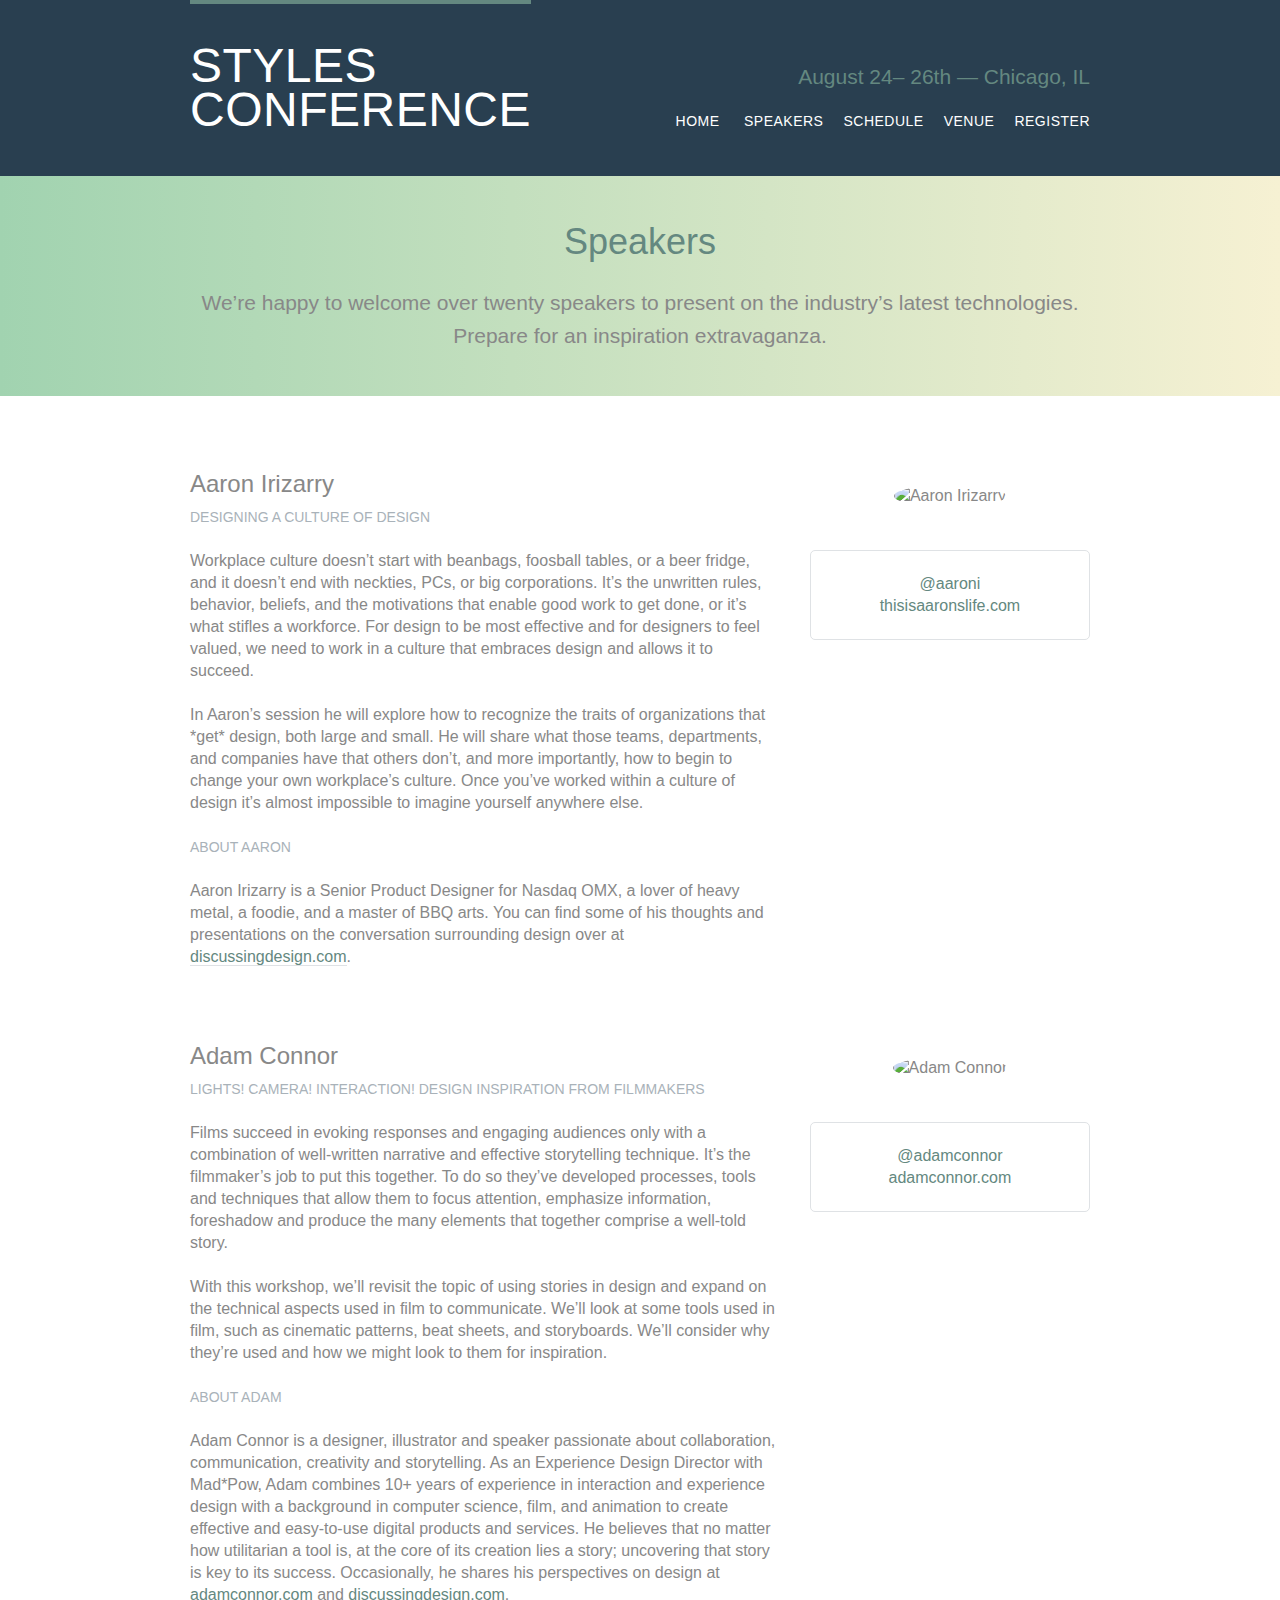
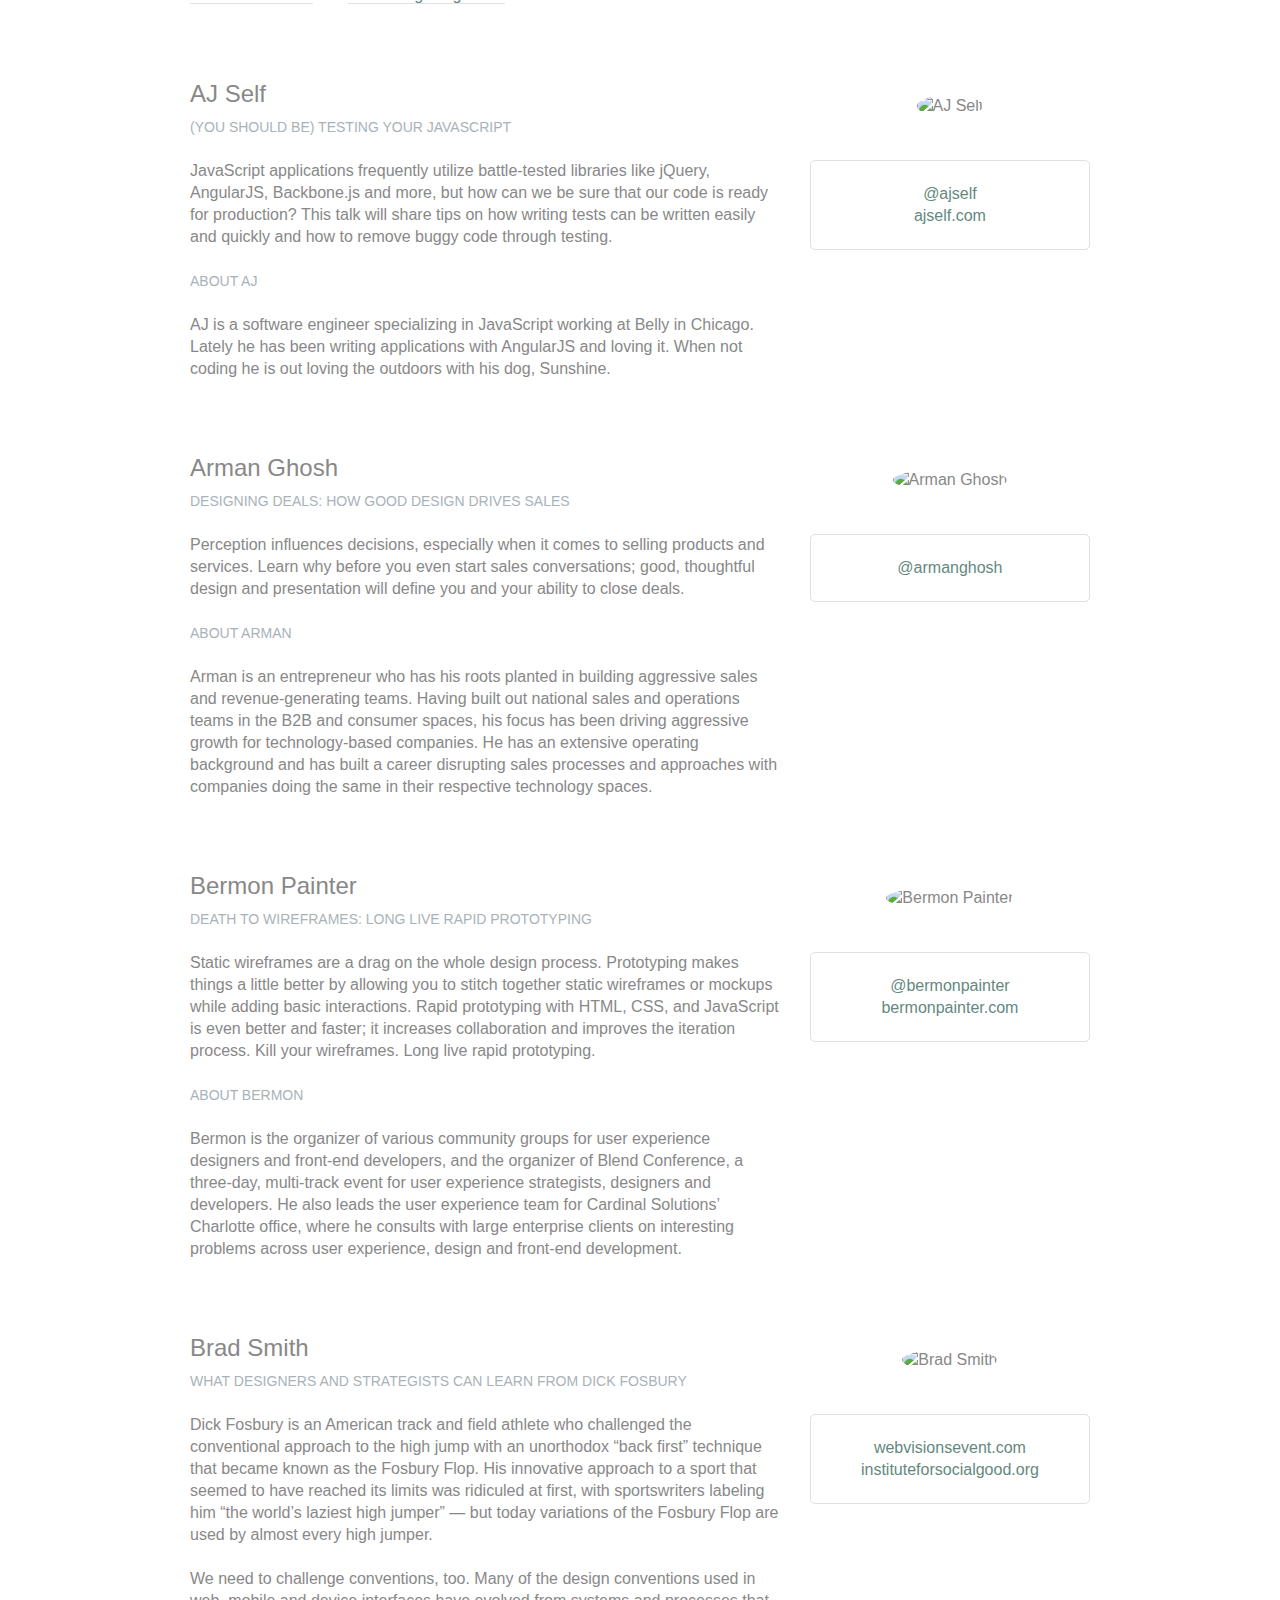
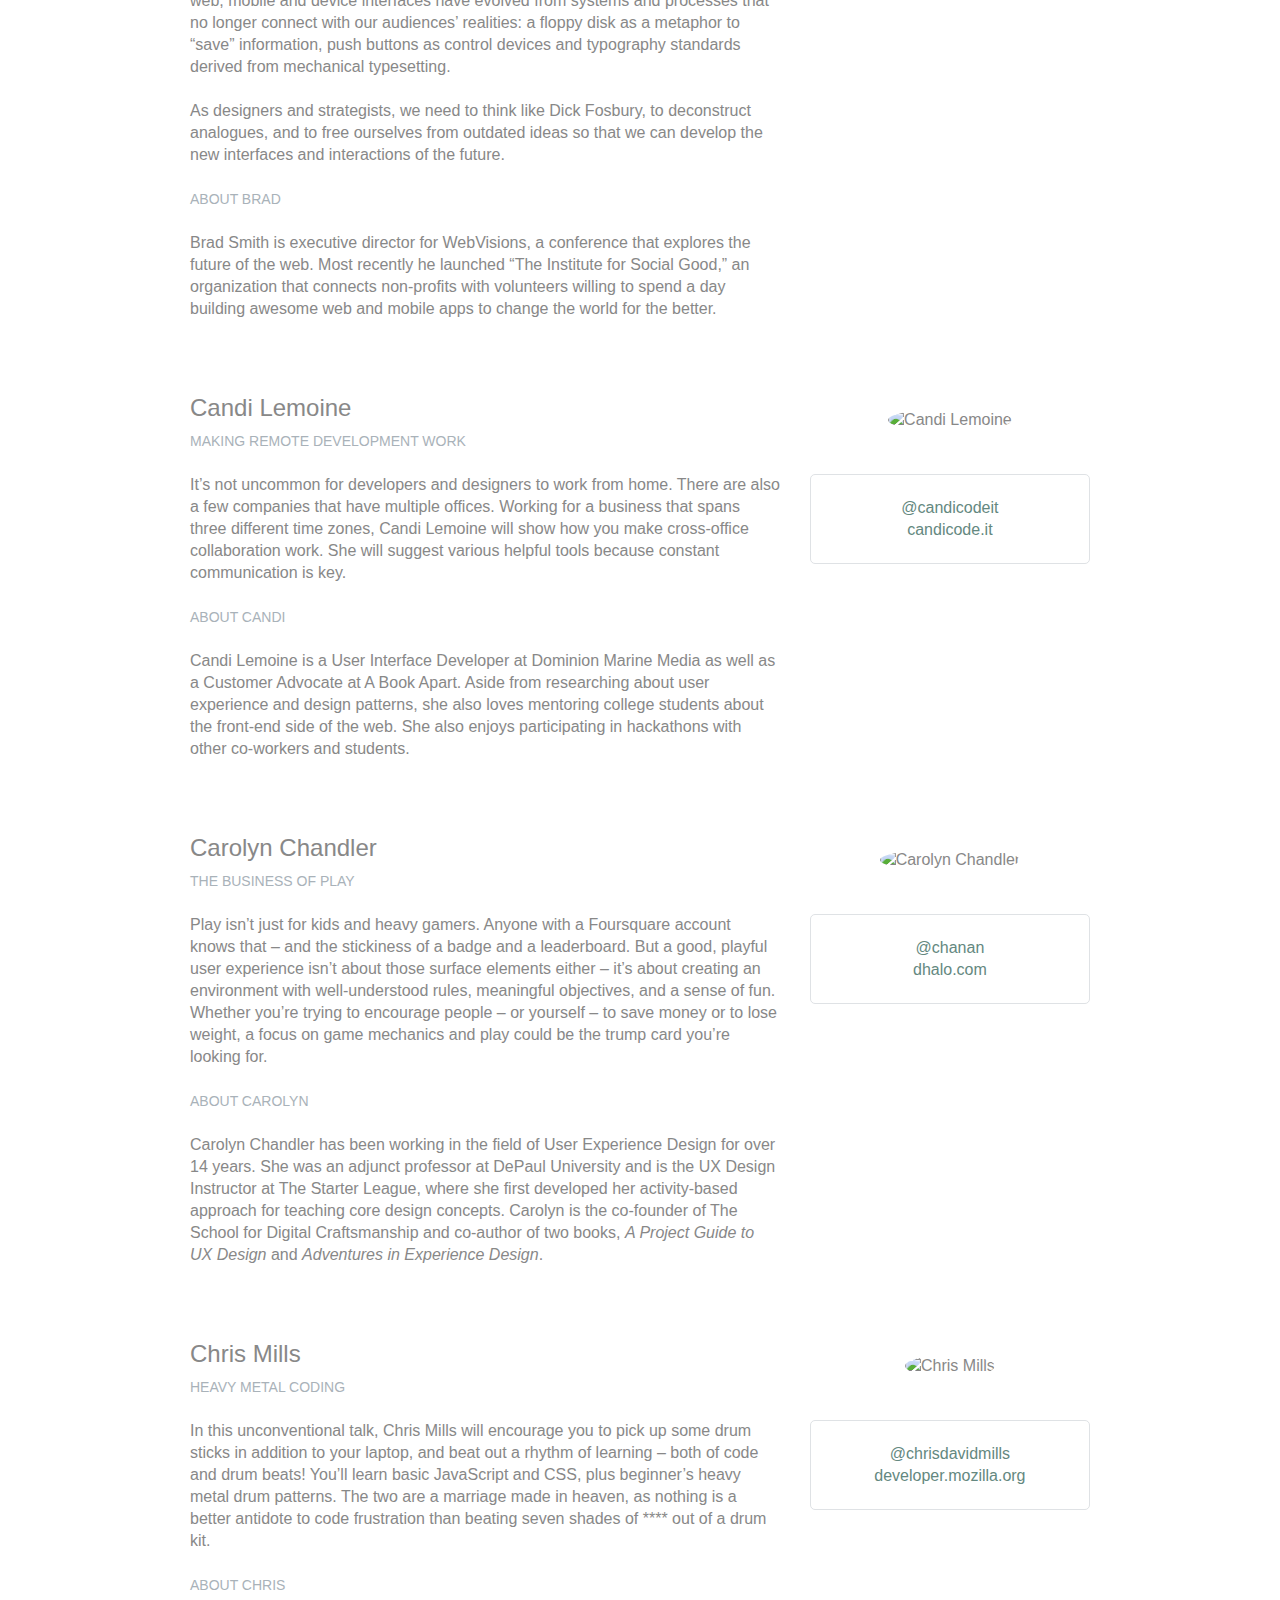
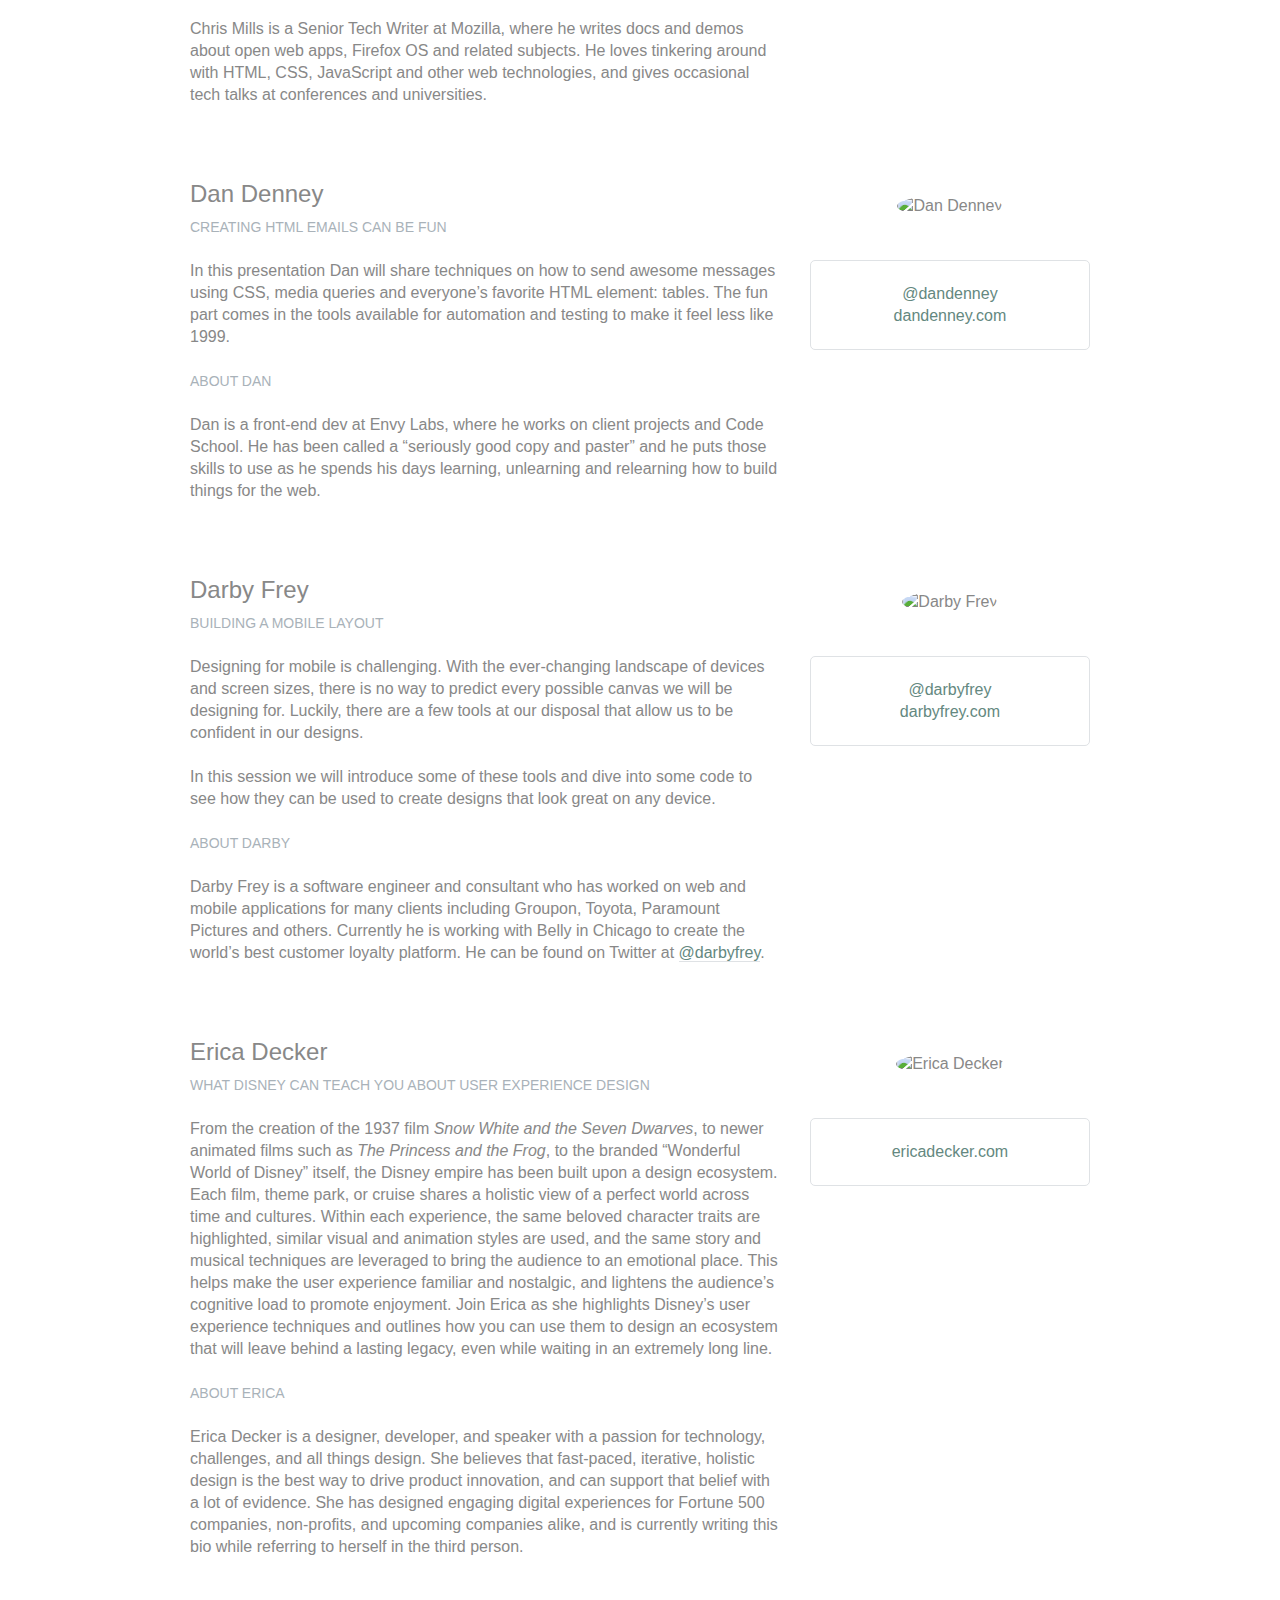
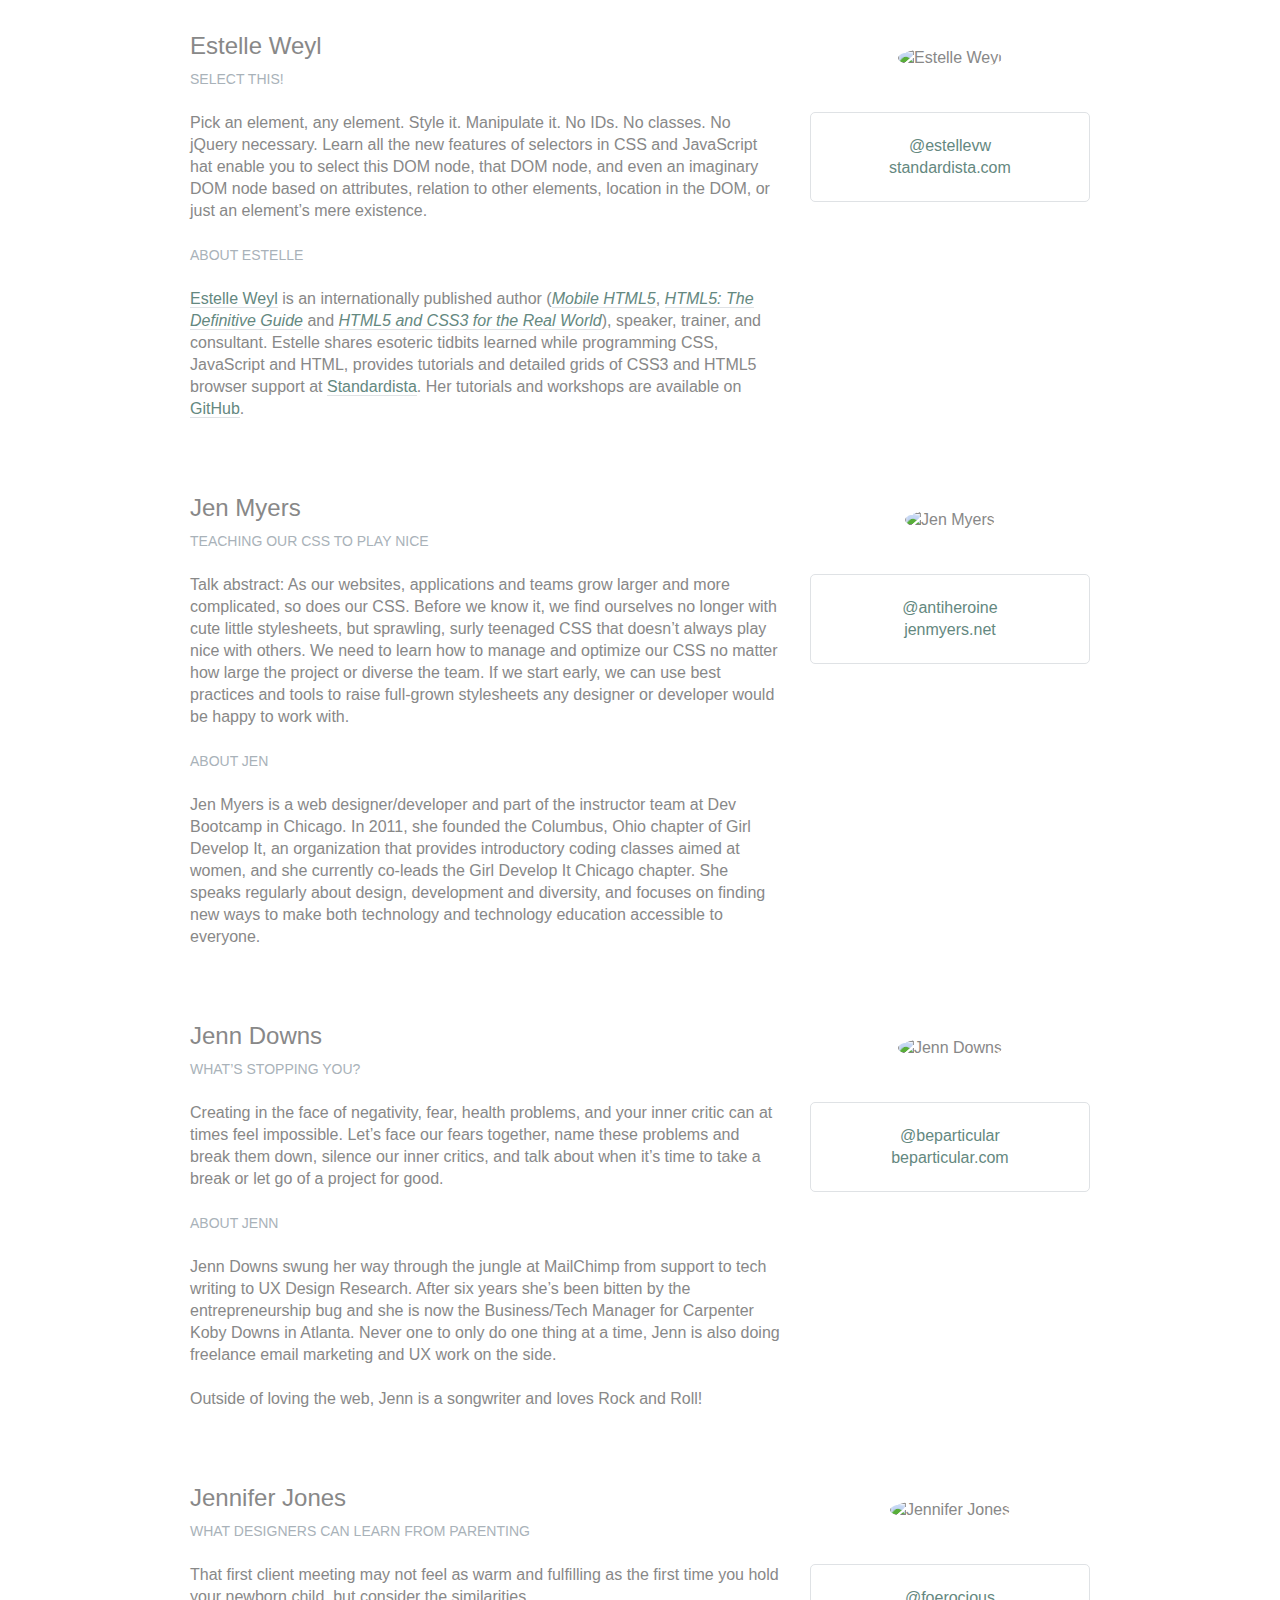
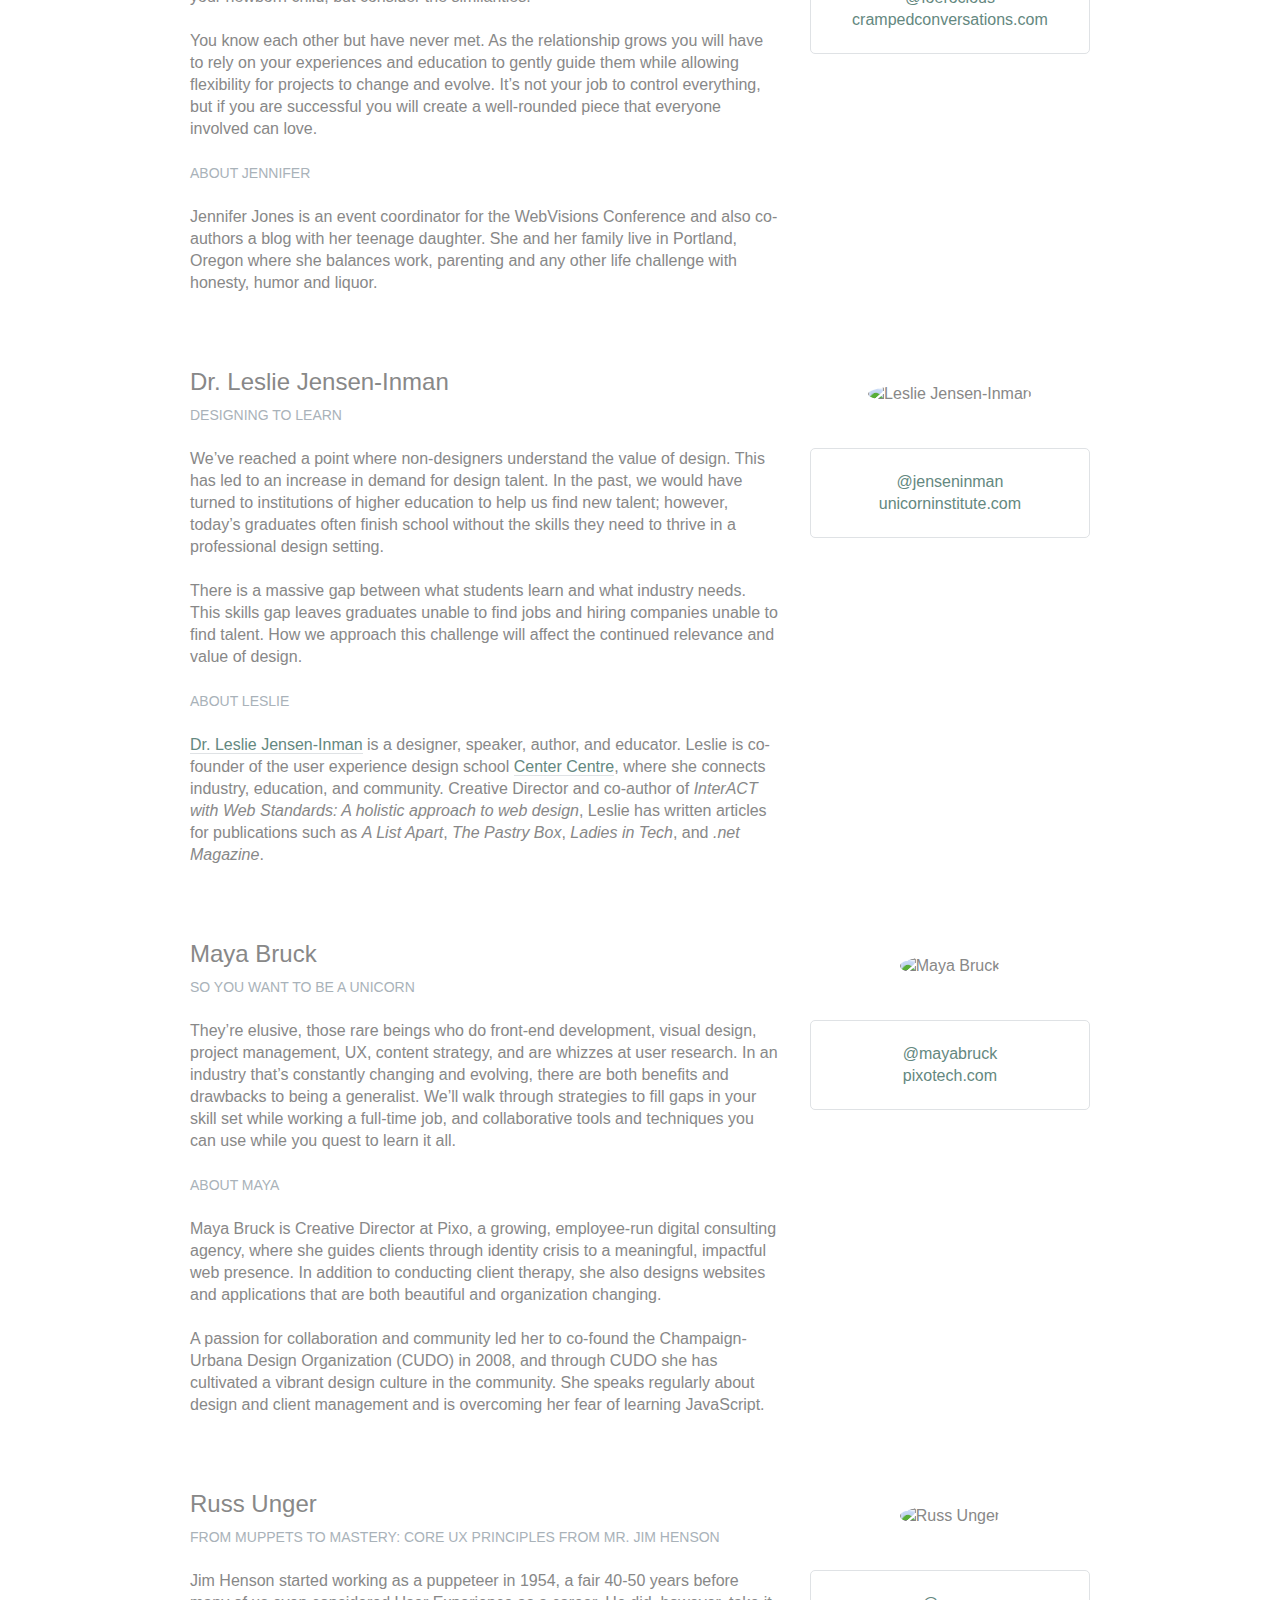
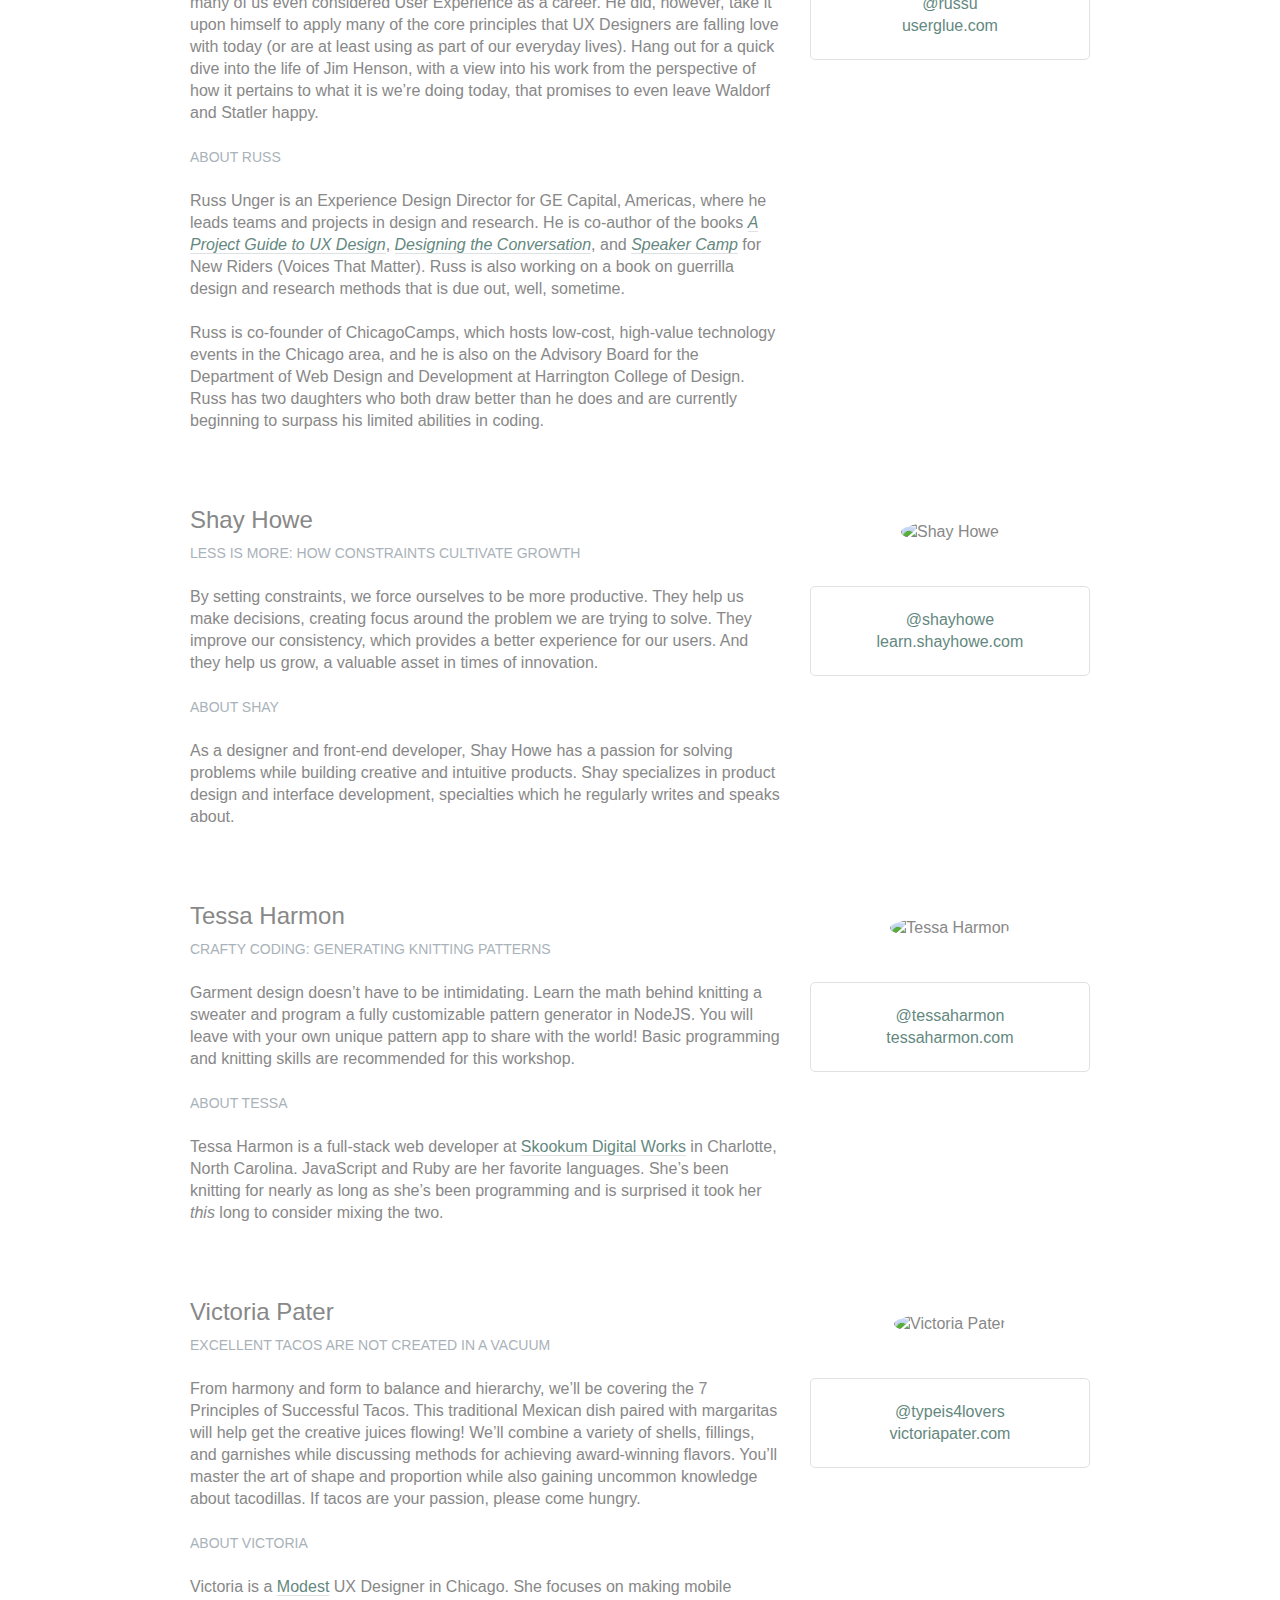
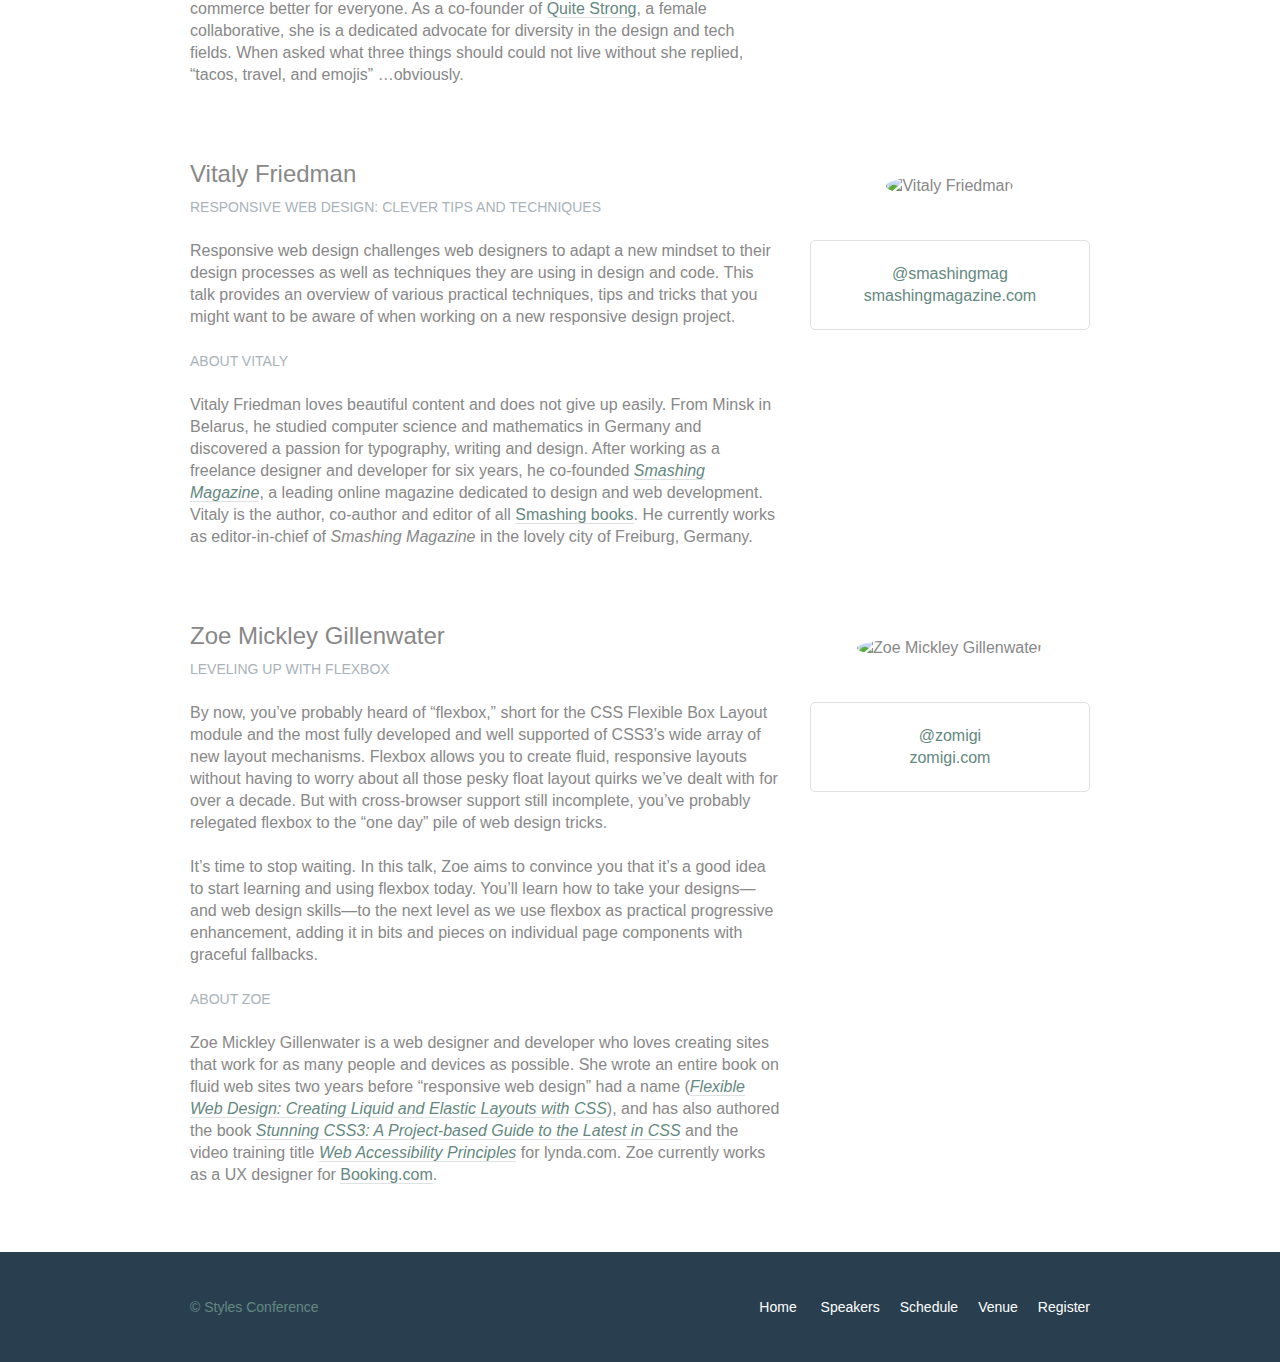
==== speakers.html @ 66e48650 "Added Shay Howe Event Conference Website project" ====
<!DOCTYPE html>
<html lang="en">
<head>
    <meta charset="UTF-8">
    <meta http-equiv="X-UA-Compatible" content="IE=edge">
    <meta name="viewport" content="width=device-width, initial-scale=1.0">
    <title>Speakers Page - Styles Conference</title>
    

<!--Copy path vs copy relative path-->
    <link rel="stylesheet" href="assets/stylesheets/reset.css">
    <link rel="stylesheet" href="assets/stylesheets/main.css">
</head>

<!--Copy path vs copy relative path-->

<body>

    <!--HEADER OF THE PAGE-->
    <header class="primary-header container group">
        <h1 class="logo">            
            <a href="index.html">Styles <br> Conference </a> 
        </h1>
        
        <h3 class="tagline">August 24&ndash; 26th &mdash; Chicago, IL</h3>

        <nav class="nav primary-nav">
            <ul>
                <li> <a href="index.html">Home</a></li> <!-- Using the comment to remove the blank space that would have been left between each <li> element 
                --><li> <a href="speakers.html">Speakers</a></li><!--
                --><li> <a href="schedule.html">Schedule</a></li><!--
                --><li> <a href="venue.html">Venue</a></li><!--
                --><li> <a href="register.html">Register</a></li>
            </ul>
        </nav>

    </header>
    
    <!--LEAD - SECTIONS, DIVS, ARTICLES, ASIDES & MISC -->
    <section class="row-alt">
        <div class="lead container">

            <h1>Speakers</h1>

            <p>We&#8217;re happy to welcome over twenty speakers to present on the industry&#8217;s latest technologies. Prepare for an inspiration extravaganza.</p>

        </div>
    </section>

        <!-- Main content -->

    <section class="row">
        <div class="grid">

            <!-- Aaron Irizarry -->

        <section class="speaker" id="aaron-irizarry">

            <div class="col-2-3">
  
              <h2>Aaron Irizarry</h2>
              <h5>Designing a Culture of Design</h5>
  
              <p>Workplace culture doesn&#8217;t start with beanbags, foosball tables, or a beer fridge, and it doesn&#8217;t end with neckties, PCs, or big corporations. It&#8217;s the unwritten rules, behavior, beliefs, and the motivations that enable good work to get done, or it&#8217;s what stifles a workforce. For design to be most effective and for designers to feel valued, we need to work in a culture that embraces design and allows it to succeed.</p>
  
              <p>In Aaron&#8217;s session he will explore how to recognize the traits of organizations that *get* design, both large and small. He will share what those teams, departments, and companies have that others don&#8217;t, and more importantly, how to begin to change your own workplace&#8217;s culture. Once you&#8217;ve worked within a culture of design it&#8217;s almost impossible to imagine yourself anywhere else.</p>
  
              <h5>About Aaron</h5>
  
              <p>Aaron Irizarry is a Senior Product Designer for Nasdaq OMX, a lover of heavy metal, a foodie, and a master of BBQ arts. You can find some of his thoughts and presentations on the conversation surrounding design over at <a href="http://www.discussingdesign.com/">discussingdesign.com</a>.</p>
  
            </div><!--
  
            --><aside class="col-1-3">
              <div class="speaker-info">
  
                <img src="assets/images/speakers/aaron-irizarry.jpg" alt="Aaron Irizarry">
  
                <ul>
                  <li><a href="https://twitter.com/aaroni">@aaroni</a></li>
                  <li><a href="http://www.thisisaaronslife.com/">thisisaaronslife.com</a></li>
                </ul>
  
              </div>
            </aside>
  
          </section>
  
          <!-- Adam Connor -->
  
          <section class="speaker" id="adam-connor">
  
            <div class="col-2-3">
  
              <h2>Adam Connor</h2>
              <h5>Lights! Camera! Interaction! Design Inspiration from Filmmakers</h5>
  
              <p>Films succeed in evoking responses and engaging audiences only with a combination of well-written narrative and effective storytelling technique. It&#8217;s the filmmaker&#8217;s job to put this together. To do so they&#8217;ve developed processes, tools and techniques that allow them to focus attention, emphasize information, foreshadow and produce the many elements that together comprise a well-told story.</p>
  
              <p>With this workshop, we&#8217;ll revisit the topic of using stories in design and expand on the technical aspects used in film to communicate. We&#8217;ll look at some tools used in film, such as cinematic patterns, beat sheets, and storyboards. We&#8217;ll consider why they&#8217;re used and how we might look to them for inspiration.</p>
  
              <h5>About Adam</h5>
  
              <p>Adam Connor is a designer, illustrator and speaker passionate about collaboration, communication, creativity and storytelling. As an Experience Design Director with Mad*Pow, Adam combines 10+ years of experience in interaction and experience design with a background in computer science, film, and animation to create effective and easy-to-use digital products and services. He believes that no matter how utilitarian a tool is, at the core of its creation lies a story; uncovering that story is key to its success. Occasionally, he shares his perspectives on design at <a href="http://adamconnor.com/">adamconnor.com</a> and <a href="http://www.discussingdesign.com/">discussingdesign.com</a>.</p>
  
            </div><!--
  
            --><aside class="col-1-3">
              <div class="speaker-info">
  
                <img src="assets/images/speakers/adam-connor.jpg" alt="Adam Connor">
  
                <ul>
                  <li><a href="https://twitter.com/adamconnor">@adamconnor</a></li>
                  <li><a href="http://adamconnor.com/">adamconnor.com</a></li>
                </ul>
  
              </div>
            </aside>
  
          </section>
  
          <!-- AJ Self -->
  
          <section class="speaker" id="aj-self">
  
            <div class="col-2-3">
  
              <h2>AJ Self</h2>
              <h5>(You Should Be) Testing Your JavaScript</h5>
  
              <p>JavaScript applications frequently utilize battle-tested libraries like jQuery, AngularJS, Backbone.js and more, but how can we be sure that our code is ready for production? This talk will share tips on how writing tests can be written easily and quickly and how to remove buggy code through testing.</p>
  
              <h5>About AJ</h5>
  
              <p>AJ is a software engineer specializing in JavaScript working at Belly in Chicago. Lately he has been writing applications with AngularJS and loving it. When not coding he is out loving the outdoors with his dog, Sunshine.</p>
  
            </div><!--
  
            --><aside class="col-1-3">
              <div class="speaker-info">
  
                <img src="assets/images/speakers/aj-self.jpg" alt="AJ Self">
  
                <ul>
                  <li><a href="https://twitter.com/ajself">@ajself</a></li>
                  <li><a href="http://www.ajself.com/">ajself.com</a></li>
                </ul>
  
              </div>
            </aside>
  
          </section>
  
          <!-- Arman Ghosh -->
  
          <section class="speaker" id="arman-ghosh">
  
            <div class="col-2-3">
  
              <h2>Arman Ghosh</h2>
              <h5>Designing Deals: How Good Design Drives Sales</h5>
  
              <p>Perception influences decisions, especially when it comes to selling products and services. Learn why before you even start sales conversations; good, thoughtful design and presentation will define you and your ability to close deals.</p>
  
              <h5>About Arman</h5>
  
              <p>Arman is an entrepreneur who has his roots planted in building aggressive sales and revenue-generating teams. Having built out national sales and operations teams in the B2B and consumer spaces, his focus has been driving aggressive growth for technology-based companies. He has an extensive operating background and has built a career disrupting sales processes and approaches with companies doing the same in their respective technology spaces.</p>
  
            </div><!--
  
            --><aside class="col-1-3">
              <div class="speaker-info">
  
                <img src="assets/images/speakers/arman-ghosh.jpg" alt="Arman Ghosh">
  
                <ul>
                  <li><a href="https://twitter.com/armanghosh">@armanghosh</a></li>
                </ul>
  
              </div>
            </aside>
  
          </section>
  
          <!-- Bermon Painter -->
  
          <section class="speaker" id="bermon-painter">
  
            <div class="col-2-3">
  
              <h2>Bermon Painter</h2>
              <h5>Death to Wireframes: Long Live Rapid Prototyping</h5>
  
              <p>Static wireframes are a drag on the whole design process. Prototyping makes things a little better by allowing you to stitch together static wireframes or mockups while adding basic interactions. Rapid prototyping with HTML, CSS, and JavaScript is even better and faster; it increases collaboration and improves the iteration process. Kill your wireframes. Long live rapid prototyping.</p>
  
              <h5>About Bermon</h5>
  
              <p>Bermon is the organizer of various community groups for user experience designers and front-end developers, and the organizer of Blend Conference, a three-day, multi-track event for user experience strategists, designers and developers. He also leads the user experience team for Cardinal Solutions&#8217; Charlotte office, where he consults with large enterprise clients on interesting problems across user experience, design and front-end development.</p>
  
            </div><!--
  
            --><aside class="col-1-3">
              <div class="speaker-info">
  
                <img src="assets/images/speakers/bermon-painter.jpg" alt="Bermon Painter">
  
                <ul>
                  <li><a href="https://twitter.com/bermonpainter">@bermonpainter</a></li>
                  <li><a href="http://bermonpainter.com/">bermonpainter.com</a></li>
                </ul>
  
              </div>
            </aside>
  
          </section>
  
          <!-- Brad Smith -->
  
          <section class="speaker" id="brad-smith">
  
            <div class="col-2-3">
  
              <h2>Brad Smith</h2>
              <h5>What Designers and Strategists Can Learn from Dick Fosbury</h5>
  
              <p>Dick Fosbury is an American track and field athlete who challenged the conventional approach to the high jump with an unorthodox &#8220;back first&#8221; technique that became known as the Fosbury Flop. His innovative approach to a sport that seemed to have reached its limits was ridiculed at first, with sportswriters labeling him &#8220;the world&#8217;s laziest high jumper&#8221; &#8212; but today variations of the Fosbury Flop are used by almost every high jumper.</p>
  
              <p>We need to challenge conventions, too. Many of the design conventions used in web, mobile and device interfaces have evolved from systems and processes that no longer connect with our audiences&#8217; realities: a floppy disk as a metaphor to &#8220;save&#8221; information, push buttons as control devices and typography standards derived from mechanical typesetting.</p>
  
              <p>As designers and strategists, we need to think like Dick Fosbury, to deconstruct analogues, and to free ourselves from outdated ideas so that we can develop the new interfaces and interactions of the future.</p>
  
              <h5>About Brad</h5>
  
              <p>Brad Smith is executive director for WebVisions, a conference that explores the future of the web. Most recently he launched &#8220;The Institute for Social Good,&#8221; an organization that connects non-profits with volunteers willing to spend a day building awesome web and mobile apps to change the world for the better.</p>
  
            </div><!--
  
            --><aside class="col-1-3">
              <div class="speaker-info">
  
                <img src="assets/images/speakers/brad-smith.jpg" alt="Brad Smith">
  
                <ul>
                  <li><a href="http://www.webvisionsevent.com/">webvisionsevent.com</a></li>
                  <li><a href="http://www.instituteforsocialgood.org/">instituteforsocialgood.org</a></li>
                </ul>
  
              </div>
            </aside>
  
          </section>
  
          <!-- Candi Lemoine -->
  
          <section class="speaker" id="candi-lemoine">
  
            <div class="col-2-3">
  
              <h2>Candi Lemoine</h2>
              <h5>Making Remote Development Work</h5>
  
              <p>It&#8217;s not uncommon for developers and designers to work from home. There are also a few companies that have multiple offices. Working for a business that spans three different time zones, Candi Lemoine will show how you make cross-office collaboration work. She will suggest various helpful tools because constant communication is key.</p>
  
              <h5>About Candi</h5>
  
              <p>Candi Lemoine is a User Interface Developer at Dominion Marine Media as well as a Customer Advocate at A Book Apart. Aside from researching about user experience and design patterns, she also loves mentoring college students about the front-end side of the web. She also enjoys participating in hackathons with other co-workers and students.</p>
  
            </div><!--
  
            --><aside class="col-1-3">
              <div class="speaker-info">
  
                <img src="assets/images/speakers/candi-lemoine.jpg" alt="Candi Lemoine">
  
                <ul>
                  <li><a href="https://twitter.com/candicodeit">@candicodeit</a></li>
                  <li><a href="http://candicode.it/">candicode.it</a></li>
                </ul>
  
              </div>
            </aside>
  
          </section>
  
          <!-- Carolyn Chandler -->
  
          <section class="speaker" id="carolyn-chandler">
  
            <div class="col-2-3">
  
              <h2>Carolyn Chandler</h2>
              <h5>The Business of Play</h5>
  
              <p>Play isn&#8217;t just for kids and heavy gamers. Anyone with a Foursquare account knows that &#8211; and the stickiness of a badge and a leaderboard. But a good, playful user experience isn&#8217;t about those surface elements either &#8211; it&#8217;s about creating an environment with well-understood rules, meaningful objectives, and a sense of fun. Whether you&#8217;re trying to encourage people &#8211; or yourself &#8211; to save money or to lose weight, a focus on game mechanics and play could be the trump card you&#8217;re looking for.</p>
  
              <h5>About Carolyn</h5>
  
              <p>Carolyn Chandler has been working in the field of User Experience Design for over 14 years. She was an adjunct professor at DePaul University and is the UX Design Instructor at The Starter League, where she first developed her activity-based approach for teaching core design concepts. Carolyn is the co-founder of The School for Digital Craftsmanship and co-author of two books, <cite>A Project Guide to UX Design</cite> and <cite>Adventures in Experience Design</cite>.</p>
  
            </div><!--
  
            --><aside class="col-1-3">
              <div class="speaker-info">
  
                <img src="assets/images/speakers/carolyn-chandler.jpg" alt="Carolyn Chandler">
  
                <ul>
                  <li><a href="https://twitter.com/chanan">@chanan</a></li>
                  <li><a href="http://www.dhalo.com/">dhalo.com</a></li>
                </ul>
  
              </div>
            </aside>
  
          </section>
  
          <!-- Chris Mills -->
  
          <section class="speaker" id="chris-mills">
  
            <div class="col-2-3">
  
              <h2>Chris Mills</h2>
              <h5>Heavy Metal Coding</h5>
  
              <p>In this unconventional talk, Chris Mills will encourage you to pick up some drum sticks in addition to your laptop, and beat out a rhythm of learning &#8211; both of code and drum beats! You&#8217;ll learn basic JavaScript and CSS, plus beginner&#8217;s heavy metal drum patterns. The two are a marriage made in heaven, as nothing is a better antidote to code frustration than beating seven shades of **** out of a drum kit.</p>
  
              <h5>About Chris</h5>
  
              <p>Chris Mills is a Senior Tech Writer at Mozilla, where he writes docs and demos about open web apps, Firefox OS and related subjects. He loves tinkering around with HTML, CSS, JavaScript and other web technologies, and gives occasional tech talks at conferences and universities.</p>
  
            </div><!--
  
            --><aside class="col-1-3">
              <div class="speaker-info">
  
                <img src="assets/images/speakers/chris-mills.jpg" alt="Chris Mills">
  
                <ul>
                  <li><a href="https://twitter.com/chrisdavidmills">@chrisdavidmills</a></li>
                  <li><a href="https://developer.mozilla.org/">developer.mozilla.org</a></li>
                </ul>
  
              </div>
            </aside>
  
          </section>
  
          <!-- Dan Denney -->
  
          <section class="speaker" id="dan-denney">
  
            <div class="col-2-3">
  
              <h2>Dan Denney</h2>
              <h5>Creating HTML Emails Can Be Fun</h5>
  
              <p>In this presentation Dan will share techniques on how to send awesome messages using CSS, media queries and everyone&#8217;s favorite HTML element: tables. The fun part comes in the tools available for automation and testing to make it feel less like 1999.</p>
  
              <h5>About Dan</h5>
  
              <p>Dan is a front-end dev at Envy Labs, where he works on client projects and Code School. He has been called a &#8220;seriously good copy and paster&#8221; and he puts those skills to use as he spends his days learning, unlearning and relearning how to build things for the web.</p>
  
            </div><!--
  
            --><aside class="col-1-3">
              <div class="speaker-info">
  
                <img src="assets/images/speakers/dan-denney.jpg" alt="Dan Denney">
  
                <ul>
                  <li><a href="https://twitter.com/dandenney">@dandenney</a></li>
                  <li><a href="http://dandenney.com/">dandenney.com</a></li>
                </ul>
  
              </div>
            </aside>
  
          </section>
  
          <!-- Darby Frey -->
  
          <section class="speaker" id="darby-frey">
  
            <div class="col-2-3">
  
              <h2>Darby Frey</h2>
              <h5>Building a Mobile Layout</h5>
  
              <p>Designing for mobile is challenging. With the ever-changing landscape of devices and screen sizes, there is no way to predict every possible canvas we will be designing for. Luckily, there are a few tools at our disposal that allow us to be confident in our designs.</p>
  
              <p>In this session we will introduce some of these tools and dive into some code to see how they can be used to create designs that look great on any device.</p>
  
              <h5>About Darby</h5>
  
              <p>Darby Frey is a software engineer and consultant who has worked on web and mobile applications for many clients including Groupon, Toyota, Paramount Pictures and others. Currently he is working with Belly in Chicago to create the world&#8217;s best customer loyalty platform. He can be found on Twitter at <a href="https://twitter.com/darbyfrey">@darbyfrey</a>.</p>
  
            </div><!--
  
            --><aside class="col-1-3">
              <div class="speaker-info">
  
                <img src="assets/images/speakers/darby-frey.jpg" alt="Darby Frey">
  
                <ul>
                  <li><a href="https://twitter.com/darbyfrey">@darbyfrey</a></li>
                  <li><a href="http://darbyfrey.com/">darbyfrey.com</a></li>
                </ul>
  
              </div>
            </aside>
  
          </section>
  
          <!-- Erica Decker -->
  
          <section class="speaker" id="erica-decker">
  
            <div class="col-2-3">
  
              <h2>Erica Decker</h2>
              <h5>What Disney Can Teach You about User Experience Design</h5>
  
              <p>From the creation of the 1937 film <cite>Snow White and the Seven Dwarves</cite>, to newer animated films such as <cite>The Princess and the Frog</cite>, to the branded &#8220;Wonderful World of Disney&#8221; itself, the Disney empire has been built upon a design ecosystem. Each film, theme park, or cruise shares a holistic view of a perfect world across time and cultures. Within each experience, the same beloved character traits are highlighted, similar visual and animation styles are used, and the same story and musical techniques are leveraged to bring the audience to an emotional place. This helps make the user experience familiar and nostalgic, and lightens the audience&#8217;s cognitive load to promote enjoyment. Join Erica as she highlights Disney&#8217;s user experience techniques and outlines how you can use them to design an ecosystem that will leave behind a lasting legacy, even while waiting in an extremely long line.</p>
  
              <h5>About Erica</h5>
  
              <p>Erica Decker is a designer, developer, and speaker with a passion for technology, challenges, and all things design. She believes that fast-paced, iterative, holistic design is the best way to drive product innovation, and can support that belief with a lot of evidence. She has designed engaging digital experiences for Fortune 500 companies, non-profits, and upcoming companies alike, and is currently writing this bio while referring to herself in the third person.</p>
  
            </div><!--
  
            --><aside class="col-1-3">
              <div class="speaker-info">
  
                <img src="assets/images/speakers/erica-decker.jpg" alt="Erica Decker">
  
                <ul>
                  <li><a href="http://ericadecker.com/">ericadecker.com</a></li>
                </ul>
  
              </div>
            </aside>
  
          </section>
  
          <!-- Estelle Weyl -->
  
          <section class="speaker" id="estelle-weyl">
  
            <div class="col-2-3">
  
              <h2>Estelle Weyl</h2>
              <h5>Select This!</h5>
  
              <p>Pick an element, any element. Style it. Manipulate it. No IDs. No classes. No jQuery necessary. Learn all the new features of selectors in CSS and JavaScript hat enable you to select this DOM node, that DOM node, and even an imaginary DOM node based on attributes, relation to other elements, location in the DOM, or just an element&#8217;s mere existence.</p>
  
              <h5>About Estelle</h5>
  
              <p><a href="https://twitter.com/estellevw">Estelle Weyl</a> is an internationally published author (<cite><a href="http://shop.oreilly.com/product/0636920021711.do">Mobile HTML5</a></cite>, <cite><a href="http://shop.oreilly.com/product/0636920018063.do">HTML5: The Definitive Guide</a></cite> and <cite><a href="http://shop.oreilly.com/product/9780980846904.do">HTML5 and CSS3 for the Real World</a></cite>), speaker, trainer, and consultant. Estelle shares esoteric tidbits learned while programming CSS, JavaScript and HTML, provides tutorials and detailed grids of CSS3 and HTML5 browser support at <a href="http://www.standardista.com/">Standardista</a>. Her tutorials and workshops are available on <a href="http://estelle.github.io/">GitHub</a>.</p>
  
            </div><!--
  
            --><aside class="col-1-3">
              <div class="speaker-info">
  
                <img src="assets/images/speakers/estelle-weyl.jpg" alt="Estelle Weyl">
  
                <ul>
                  <li><a href="https://twitter.com/estellevw">@estellevw</a></li>
                  <li><a href="http://standardista.com/">standardista.com</a></li>
                </ul>
  
              </div>
            </aside>
  
          </section>
  
          <!-- Jen Myers -->
  
          <section class="speaker" id="jen-myers">
  
            <div class="col-2-3">
  
              <h2>Jen Myers</h2>
              <h5>Teaching Our CSS to Play Nice</h5>
  
              <p>Talk abstract: As our websites, applications and teams grow larger and more complicated, so does our CSS. Before we know it, we find ourselves no longer with cute little stylesheets, but sprawling, surly teenaged CSS that doesn&#8217;t always play nice with others. We need to learn how to manage and optimize our CSS no matter how large the project or diverse the team. If we start early, we can use best practices and tools to raise full-grown stylesheets any designer or developer would be happy to work with.</p>
  
              <h5>About Jen</h5>
  
              <p>Jen Myers is a web designer/developer and part of the instructor team at Dev Bootcamp in Chicago. In 2011, she founded the Columbus, Ohio chapter of Girl Develop It, an organization that provides introductory coding classes aimed at women, and she currently co-leads the Girl Develop It Chicago chapter. She speaks regularly about design, development and diversity, and focuses on finding new ways to make both technology and technology education accessible to everyone.</p>
  
            </div><!--
  
            --><aside class="col-1-3">
              <div class="speaker-info">
  
                <img src="assets/images/speakers/jen-myers.jpg" alt="Jen Myers">
  
                <ul>
                  <li><a href="https://twitter.com/antiheroine">@antiheroine</a></li>
                  <li><a href="http://jenmyers.net/">jenmyers.net</a></li>
                </ul>
  
              </div>
            </aside>
  
          </section>
  
          <!-- Jenn Downs -->
  
          <section class="speaker" id="jenn-downs">
  
            <div class="col-2-3">
  
              <h2>Jenn Downs</h2>
              <h5>What&#8217;s Stopping You?</h5>
  
              <p>Creating in the face of negativity, fear, health problems, and your inner critic can at times feel impossible. Let&#8217;s face our fears together, name these problems and break them down, silence our inner critics, and talk about when it&#8217;s time to take a break or let go of a project for good.</p>
  
              <h5>About Jenn</h5>
  
              <p>Jenn Downs swung her way through the jungle at MailChimp from support to tech writing to UX Design Research. After six years she&#8217;s been bitten by the entrepreneurship bug and she is now the Business/Tech Manager for Carpenter Koby Downs in Atlanta. Never one to only do one thing at a time, Jenn is also doing freelance email marketing and UX work on the side.</p>
  
              <p>Outside of loving the web, Jenn is a songwriter and loves Rock and Roll!</p>
  
            </div><!--
  
            --><aside class="col-1-3">
              <div class="speaker-info">
  
                <img src="assets/images/speakers/jenn-downs.jpg" alt="Jenn Downs">
  
                <ul>
                  <li><a href="https://twitter.com/beparticular">@beparticular</a></li>
                  <li><a href="http://beparticular.com/">beparticular.com</a></li>
                </ul>
  
              </div>
            </aside>
  
          </section>
  
          <!-- Jennifer Jones -->
  
          <section class="speaker" id="jennifer-jones">
  
            <div class="col-2-3">
  
              <h2>Jennifer Jones</h2>
              <h5>What Designers Can Learn from Parenting</h5>
  
              <p>That first client meeting may not feel as warm and fulfilling as the first time you hold your newborn child, but consider the similarities.</p>
  
              <p>You know each other but have never met. As the relationship grows you will have to rely on your experiences and education to gently guide them while allowing flexibility for projects to change and evolve. It&#8217;s not your job to control everything, but if you are successful you will create a well-rounded piece that everyone involved can love.</p>
  
              <h5>About Jennifer</h5>
  
              <p>Jennifer Jones is an event coordinator for the WebVisions Conference and also co-authors a blog with her teenage daughter. She and her family live in Portland, Oregon where she balances work, parenting and any other life challenge with honesty, humor and liquor.</p>
  
            </div><!--
  
            --><aside class="col-1-3">
              <div class="speaker-info">
  
                <img src="assets/images/speakers/jennifer-jones.jpg" alt="Jennifer Jones">
  
                <ul>
                  <li><a href="https://twitter.com/Foerocious">@foerocious</a></li>
                  <li><a href="http://crampedconversations.com/">crampedconversations.com</a></li>
                </ul>
  
              </div>
            </aside>
  
          </section>
  
          <!-- Leslie Jensen-Inman -->
  
          <section class="speaker" id="leslie-jensen-inman">
  
            <div class="col-2-3">
  
              <h2>Dr. Leslie Jensen-Inman</h2>
              <h5>Designing to Learn</h5>
  
              <p>We&#8217;ve reached a point where non-designers understand the value of design. This has led to an increase in demand for design talent. In the past, we would have turned to institutions of higher education to help us find new talent; however, today&#8217;s graduates often finish school without the skills they need to thrive in a professional design setting.</p>
  
              <p>There is a massive gap between what students learn and what industry needs. This skills gap leaves graduates unable to find jobs and hiring companies unable to find talent. How we approach this challenge will affect the continued relevance and value of design.</p>
  
              <h5>About Leslie</h5>
  
              <p><a href="http://www.jenseninman.com">Dr. Leslie Jensen-Inman</a> is a designer, speaker, author, and educator. Leslie is co-founder of the user experience design school <a href="http://www.centercentre.com">Center Centre</a>, where she connects industry, education, and community. Creative Director and co-author of <cite>InterACT with Web Standards: A holistic approach to web design</cite>, Leslie has written articles for publications such as <cite>A List Apart</cite>, <cite>The Pastry Box</cite>, <cite>Ladies in Tech</cite>, and <cite>.net Magazine</cite>.</p>
  
            </div><!--
  
            --><aside class="col-1-3">
              <div class="speaker-info">
  
                <img src="assets/images/speakers/leslie-jensen-inman.jpg" alt="Leslie Jensen-Inman">
  
                <ul>
                  <li><a href="https://twitter.com/jenseninman">@jenseninman</a></li>
                  <li><a href="http://unicorninstitute.com/">unicorninstitute.com</a></li>
                </ul>
  
              </div>
            </aside>
  
          </section>
  
          <!-- Maya Bruck -->
  
          <section class="speaker" id="maya-bruck">
  
            <div class="col-2-3">
  
              <h2>Maya Bruck</h2>
              <h5>So You Want to Be a Unicorn</h5>
  
              <p>They&#8217;re elusive, those rare beings who do front-end development, visual design, project management, UX, content strategy, and are whizzes at user research. In an industry that&#8217;s constantly changing and evolving, there are both benefits and drawbacks to being a generalist. We&#8217;ll walk through strategies to fill gaps in your skill set while working a full-time job, and collaborative tools and techniques you can use while you quest to learn it all.</p>
  
              <h5>About Maya</h5>
  
              <p>Maya Bruck is Creative Director at Pixo, a growing, employee-run digital consulting agency, where she guides clients through identity crisis to a meaningful, impactful web presence. In addition to conducting client therapy, she also designs websites and applications that are both beautiful and organization changing.</p>
  
              <p>A passion for collaboration and community led her to co-found the Champaign-Urbana Design Organization (CUDO) in 2008, and through CUDO she has cultivated a vibrant design culture in the community. She speaks regularly about design and client management and is overcoming her fear of learning JavaScript.</p>
  
            </div><!--
  
            --><aside class="col-1-3">
              <div class="speaker-info">
  
                <img src="assets/images/speakers/maya-bruck.jpg" alt="Maya Bruck">
  
                <ul>
                  <li><a href="https://twitter.com/mayabruck">@mayabruck</a></li>
                  <li><a href="http://pixotech.com/">pixotech.com</a></li>
                </ul>
  
              </div>
            </aside>
  
          </section>
  
          <!-- Russ Unger -->
  
          <section class="speaker" id="russ-unger">
  
            <div class="col-2-3">
  
              <h2>Russ Unger</h2>
              <h5>From Muppets to Mastery: Core UX Principles from Mr. Jim Henson</h5>
  
              <p>Jim Henson started working as a puppeteer in 1954, a fair 40-50 years before many of us even considered User Experience as a career. He did, however, take it upon himself to apply many of the core principles that UX Designers are falling love with today (or are at least using as part of our everyday lives). Hang out for a quick dive into the life of Jim Henson, with a view into his work from the perspective of how it pertains to what it is we&#8217;re doing today, that promises to even leave Waldorf and Statler happy.</p>
  
              <h5>About Russ</h5>
  
              <p>Russ Unger is an Experience Design Director for GE Capital, Americas, where he leads teams and projects in design and research. He is co-author of the books <cite><a href="http://projectuxd.com/">A Project Guide to UX Design</a></cite>, <cite><a href="http://www.designingtheconversation.com/">Designing the Conversation</a></cite>, and <cite><a href="http://speakercampbook.com/">Speaker Camp</a></cite> for New Riders (Voices That Matter). Russ is also working on a book on guerrilla design and research methods that is due out, well, sometime.</p>
  
              <p>Russ is co-founder of ChicagoCamps, which hosts low-cost, high-value technology events in the Chicago area, and he is also on the Advisory Board for the Department of Web Design and Development at Harrington College of Design. Russ has two daughters who both draw better than he does and are currently beginning to surpass his limited abilities in coding.</p>
  
            </div><!--
  
            --><aside class="col-1-3">
              <div class="speaker-info">
  
                <img src="assets/images/speakers/russ-unger.jpg" alt="Russ Unger">
  
                <ul>
                  <li><a href="https://twitter.com/russu">@russu</a></li>
                  <li><a href="http://www.userglue.com/">userglue.com</a></li>
                </ul>
  
              </div>
            </aside>
  
          </section>
  
          <!-- Shay Howe -->
  
          <section class="speaker" id="shay-howe">
  
            <div class="col-2-3">
  
              <h2>Shay Howe</h2>
              <h5>Less Is More: How Constraints Cultivate Growth</h5>
  
              <p>By setting constraints, we force ourselves to be more productive. They help us make decisions, creating focus around the problem we are trying to solve. They improve our consistency, which provides a better experience for our users. And they help us grow, a valuable asset in times of innovation.</p>
  
              <h5>About Shay</h5>
  
              <p>As a designer and front-end developer, Shay Howe has a passion for solving problems while building creative and intuitive products. Shay specializes in product design and interface development, specialties which he regularly writes and speaks about.</p>
  
            </div><!--
  
            --><aside class="col-1-3">
              <div class="speaker-info">
  
                <img src="assets/images/speakers/shay-howe.jpg" alt="Shay Howe">
  
                <ul>
                  <li><a href="https://twitter.com/shayhowe">@shayhowe</a></li>
                  <li><a href="http://learn.shayhowe.com/">learn.shayhowe.com</a></li>
                </ul>
  
              </div>
            </aside>
  
          </section>
  
          <!-- Tessa Harmon -->
  
          <section class="speaker" id="tessa-harmon">
  
            <div class="col-2-3">
  
              <h2>Tessa Harmon</h2>
              <h5>Crafty Coding: Generating Knitting Patterns</h5>
  
              <p>Garment design doesn&#8217;t have to be intimidating. Learn the math behind knitting a sweater and program a fully customizable pattern generator in NodeJS. You will leave with your own unique pattern app to share with the world! Basic programming and knitting skills are recommended for this workshop.</p>
  
              <h5>About Tessa</h5>
  
              <p>Tessa Harmon is a full-stack web developer at <a href="http://www.skookum.com/">Skookum Digital Works</a> in Charlotte, North Carolina. JavaScript and Ruby are her favorite languages. She&#8217;s been knitting for nearly as long as she&#8217;s been programming and is surprised it took her <em>this</em> long to consider mixing the two.</p>
  
            </div><!--
  
            --><aside class="col-1-3">
              <div class="speaker-info">
  
                <img src="assets/images/speakers/tessa-harmon.jpg" alt="Tessa Harmon">
  
                <ul>
                  <li><a href="https://twitter.com/tessaharmon">@tessaharmon</a></li>
                  <li><a href="http://tessaharmon.com/">tessaharmon.com</a></li>
                </ul>
  
              </div>
            </aside>
  
          </section>
  
          <!-- Victoria Pater -->
  
          <section class="speaker" id="victoria-pater">
  
            <div class="col-2-3">
  
              <h2>Victoria Pater</h2>
              <h5>Excellent Tacos Are Not Created in a Vacuum</h5>
  
              <p>From harmony and form to balance and hierarchy, we&#8217;ll be covering the 7 Principles of Successful Tacos. This traditional Mexican dish paired with margaritas will help get the creative juices flowing! We&#8217;ll combine a variety of shells, fillings, and garnishes while discussing methods for achieving award-winning flavors. You&#8217;ll master the art of shape and proportion while also gaining uncommon knowledge about tacodillas. If tacos are your passion, please come hungry.</p>
  
              <h5>About Victoria</h5>
  
              <p>Victoria is a <a href="http://www.modest.com/">Modest</a> UX Designer in Chicago. She focuses on making mobile commerce better for everyone. As a co-founder of <a href="http://quitestrong.com/">Quite Strong</a>, a female collaborative, she is a dedicated advocate for diversity in the design and tech fields. When asked what three things should could not live without she replied, &#8220;tacos, travel, and emojis&#8221; &#8230;obviously.</p>
  
            </div><!--
  
            --><aside class="col-1-3">
              <div class="speaker-info">
  
                <img src="assets/images/speakers/victoria-pater.jpg" alt="Victoria Pater">
  
                <ul>
                  <li><a href="https://twitter.com/typeis4lovers">@typeis4lovers</a></li>
                  <li><a href="http://victoriapater.com/">victoriapater.com</a></li>
                </ul>
  
              </div>
            </aside>
  
          </section>
  
          <!-- Vitaly Friedman -->
  
          <section class="speaker" id="vitaly-friedman">
  
            <div class="col-2-3">
  
              <h2>Vitaly Friedman</h2>
              <h5>Responsive Web Design: Clever Tips and Techniques</h5>
  
              <p>Responsive web design challenges web designers to adapt a new mindset to their design processes as well as techniques they are using in design and code. This talk provides an overview of various practical techniques, tips and tricks that you might want to be aware of when working on a new responsive design project.</p>
  
              <h5>About Vitaly</h5>
  
              <p>Vitaly Friedman loves beautiful content and does not give up easily. From Minsk in Belarus, he studied computer science and mathematics in Germany and discovered a passion for typography, writing and design. After working as a freelance designer and developer for six years, he co-founded <cite><a href="http://smashingmagazine.com/">Smashing Magazine</a></cite>, a leading online magazine dedicated to design and web development. Vitaly is the author, co-author and editor of all <a href="https://shop.smashingmagazine.com">Smashing books</a>. He currently works as editor-in-chief of <cite>Smashing Magazine</cite> in the lovely city of Freiburg, Germany.</p>
  
            </div><!--
  
            --><aside class="col-1-3">
              <div class="speaker-info">
  
                <img src="assets/images/speakers/vitaly-friedman.jpg" alt="Vitaly Friedman">
  
                <ul>
                  <li><a href="https://twitter.com/smashingmag">@smashingmag</a></li>
                  <li><a href="http://smashingmagazine.com/">smashingmagazine.com</a></li>
                </ul>
  
              </div>
            </aside>
  
          </section>
  
          <!-- Zoe Mickley Gillenwater -->
  
          <section id="zoe-mickley-gillenwater">
  
            <div class="col-2-3">
  
              <h2>Zoe Mickley Gillenwater</h2>
              <h5>Leveling Up with Flexbox</h5>
  
              <p>By now, you&#8217;ve probably heard of &#8220;flexbox,&#8221; short for the CSS Flexible Box Layout module and the most fully developed and well supported of CSS3&#8217;s wide array of new layout mechanisms. Flexbox allows you to create fluid, responsive layouts without having to worry about all those pesky float layout quirks we&#8217;ve dealt with for over a decade. But with cross-browser support still incomplete, you&#8217;ve probably relegated flexbox to the &#8220;one day&#8221; pile of web design tricks.</p>
  
              <p>It&#8217;s time to stop waiting. In this talk, Zoe aims to convince you that it&#8217;s a good idea to start learning and using flexbox today. You&#8217;ll learn how to take your designs—and web design skills—to the next level as we use flexbox as practical progressive enhancement, adding it in bits and pieces on individual page components with graceful fallbacks.</p>
  
              <h5>About Zoe</h5>
  
              <p>Zoe Mickley Gillenwater is a web designer and developer who loves creating sites that work for as many people and devices as possible. She wrote an entire book on fluid web sites two years before &#8220;responsive web design&#8221; had a name (<cite><a href="http://www.flexiblewebbook.com/">Flexible Web Design: Creating Liquid and Elastic Layouts with CSS</a></cite>), and has also authored the book <cite><a href="http://www.stunningcss3.com/">Stunning CSS3: A Project-based Guide to the Latest in CSS</a></cite> and the video training title <cite><a href="http://zomigi.com/publications/#pub-accessibility">Web Accessibility Principles</a></cite> for lynda.com. Zoe currently works as a UX designer for <a href="http://www.booking.com/">Booking.com</a>.</p>
  
            </div><!--
  
            --><aside class="col-1-3">
              <div class="speaker-info">
  
                <img src="assets/images/speakers/zoe-mickley-gillenwater.jpg" alt="Zoe Mickley Gillenwater">
  
                <ul>
                  <li><a href="https://twitter.com/zomigi">@zomigi</a></li>
                  <li><a href="http://zomigi.com/">zomigi.com</a></li>
                </ul>
  
              </div>
            </aside>
  
          </section>
  
        </div>
      </section>    

    <!--FOOTER OF THE PAGE-->
    <footer class="primary-footer container group">
        <small>&copy; Styles Conference</small>
        <!-- <a href="mailto:smarttrax@gmail.com?subject=Reaching%20Out&body=How%20are%20you">Email Me</a> -->

        <nav class="nav">
            <ul>
                <li> <a href="index.html">Home</a></li> <!-- Using the comment to remove the blank space that would have been left between each <li> element 
                --><li> <a href="speakers.html">Speakers</a></li><!--
                --><li> <a href="schedule.html">Schedule</a></li><!--
                --><li> <a href="venue.html">Venue</a></li><!--
                --><li> <a href="register.html">Register</a></li>
            </ul>
        </nav>

    </footer>

  </body> 


</html>
---- assets/stylesheets/main.css ----
/*
  ========================================
  Custom styles
  ========================================
*/
body {
	background: #293f50;
	color: #888;
	font: 300 16px/22px "Lato", "Open Sans", "Helvetica Neue", Helvetica, Arial, sans-serif;
}

/*
  ========================================
  Grid
  ========================================
*/

*,
*:before,
*:after {
  -webkit-box-sizing: border-box;
     -moz-box-sizing: border-box;
          box-sizing: border-box;
}

.container,
.grid {
	margin: 0 auto;
	width: 960px;
}

.container {
	padding-left: 30px;
	padding-right: 30px;
}

.grid,
.col-1-3,
.col-2-3 {
	padding-left: 15px;
	padding-right: 15px;
}

.col-1-3 {
	width: 33.33%;
}

.col-2-3 {
	width: 66.66%;
}

.col-1-3,
.col-2-3 {
	display: inline-block;
	vertical-align: top;
}



/*
  ========================================
  Clearfix
  ========================================
*/
.group:before,
.group:after {
  content: "";
  display: table;
}
.group:after {
  clear: both;
}
.group {
  clear: both;
  *zoom: 1;
}

/*
  ========================================
  Rows
  ========================================
*/

.row,
.row-alt {
	min-width: 960px;
}

.row {
	background: #fff;
	padding: 66px 0 44px 0;
}

.row-alt {
	background: #cbe2c1;
	background: -webkit-linear-gradient(to right, #a1d3b0, #f6f1d3);
	background:    -moz-linear-gradient(to right, #a1d3b0, #f6f1d3);
	background:         linear-gradient(to right, #a1d3b0, #f6f1d3);
	padding: 44px 0 22px 0;
}

/*
  ========================================
  Typography
  ========================================
*/

h1, h3, h4, h5, p {
	margin-bottom: 22px;
}

h1, h3, h4, h5 {
	color: #648880;
}

h1 {
	font-size: 36px;
	line-height: 44px;
}
h2 {
	font-size: 24px;
	line-height: 44px;
}
h3 {
	font-size: 21px;
}
h4 {
	font-size: 18px;
}
h5 {
	color: #a9b2b9;
	font-size: 14px;
	font-weight: 400;
	text-transform: uppercase;
}

strong {
	font-weight: 400;
  }

cite, 
em {
	font-style: italic;
  }


  /*
  ========================================
  Leads
  ========================================
*/

.lead {
	text-align: center;
}

.lead p {
	font-size: 21px;
	line-height: 33px;
}


/*
  ========================================
  Links
  ========================================
*/
  a {
	color: #648880;
	text-decoration: none;
  }

  a:hover {
	color: #a9b2b9;
  }

  p a {
	border-bottom: 1px solid #dfe2e5;
  }

  .primary-header a,
  .primary-footer a {
	color: #fff;
  }

  .primary-header a:hover,
  .primary-footer a:hover {
	color: #648880;
  }


/*
  ========================================
  Buttons
  ========================================
*/

.btn {
	border-radius: 5px;
	color: #fff;
	cursor: pointer;
	display: inline-block;
	font-weight: 400;
	letter-spacing: .5px;
	margin: 0;
	text-transform: uppercase;
  }


  .btn-alt{
	border: 1px solid #fff;
	padding: 10px 30px;
}

.btn-alt:hover {
	background: #fff;
	color: #648880;
}

.btn-default {
	border: 0;
	background: #648880;
	padding: 11px 30px;
	font-size: 14px;
}

.btn-default:hover {
	background: #77a198;
}


/*
  ========================================
  Primary header
  ========================================
*/
.logo {
	border-top: 4px solid #648880;
	float: left;
	font-size: 48px;
	font-weight: 100;
	letter-spacing: .5px;
	line-height: 44px;
	padding: 40px 0 22px 0;
	text-transform: uppercase;
}

.tagline {
	margin: 66px 0 22px 0;
	text-align: right;
}

.primary-nav {
	font-size: 14px;
	font-weight: 400;
	letter-spacing: .5px;
	text-transform: uppercase;
}


/*
  ========================================
  Primary footer
  ========================================
*/

.primary-footer {
	color: #648880;
	font-size: 14px;
	padding-bottom: 44px;
	padding-top: 44px;
}

.primary-footer small {
	float: left;
	font-weight: 400; 
}

/*
  ========================================
  Navigation
  ========================================
*/

.nav {
	text-align: right;
  }

.nav li {
	display: inline-block;
	margin: 0 10px;
	vertical-align: top;
}

.nav li:last-child {
	margin-right: 0;
}

/*
  ========================================
  Home
  ========================================
*/
.hero {
	color: #fff;
	line-height: 44px;
	padding: 22px 80px 66px 80px;
	text-align: center;
}

.hero h2 {
	font-size: 36px;
}

.hero p {
	font-size: 24px;
	font-weight: 100;
}

.teaser a:hover h3 {
	color: #a9b2b9
  }

.teaser img {
	border-radius: 5px;
	display: block;
	margin-bottom: 22px;
	max-width: 100%;
  }


  /*
  ========================================
  Speakers
  ========================================
*/

.speaker {
	margin-bottom: 44px;
}

.speaker-info {
	border: 1px solid #dfe2e5;
	border-radius: 5px;
	margin-top: 88px;
	padding-bottom: 22px;
	text-align: center;
}
.speaker-info img {
	border-radius: 80%;
	height: 130px;
	margin: -66px 0 22px 0;
	vertical-align: top;
}

/*
  ========================================
  Schedule
  ========================================
*/
table {
	width: 100%;
	margin-bottom: 44px;
}

table:last-child {
	margin-bottom: 0;
}

th,
td {
	padding-bottom: 22px;
	vertical-align: top;
}

th {
	padding-right: 45px;
	text-align: right;
	width: 20%;
}

td {
	width: 40%;
}

thead {
	line-height: 44px;
}

thead th {
	color: #648880;
	font-size: 24px;
}

tbody th {
	color: #a9b2b9;
	font-size: 14px;
	font-weight: 400;
	padding-top: 22px;
	text-transform: uppercase;
}

tbody td {
	border-top: 1px solid #dfe2e5;
	padding-top: 21px;
}

tbody td:first-of-type {
	padding-right: 15px;
}

tbody td:last-of-type {
	padding-left: 15px;
}

tbody td:only-of-type {
	padding-left: 0;
	padding-right: 0;
}

table a {
	color: #888
}

table h4 {
	margin-bottom: 0;
}

.schedule-offset {
	color: #a9b2b9;
}

/*
  ========================================
  Venue
  ========================================
*/

.venue-theatre {
	margin-bottom: 66px;
}

.venue-hotel {
	margin-bottom: 22px;
}

.venue-map {
	height: 264px;
}



/*
  ========================================
  Register
  ========================================
*/

.why-attend {
	list-style: square;
	margin: 0 0 22px 30px;
}

form {
	margin-bottom: 22px;
}

input,
select,
textarea {
  font: 300 16px/22px "Lato", "Open Sans", "Helvetica Neue", Helvetica, Arial, sans-serif;
}

.register-group label {
	color: #648880;
	cursor: pointer;
	font-weight: 400;
}

.register-group input,
.register-group select,
.register-group textarea {
  border: 1px solid #c6c9cc;
  border-radius: 5px;
  color: #888;
  display: block;
  margin: 5px 0 27px 0;
  padding: 5px 8px;
}
.register-group input,
.register-group textarea {
  width: 100%;
}
.register-group select {
  height: 34px;
  width: 60px;
}
.register-group textarea {
  height: 78px;
}
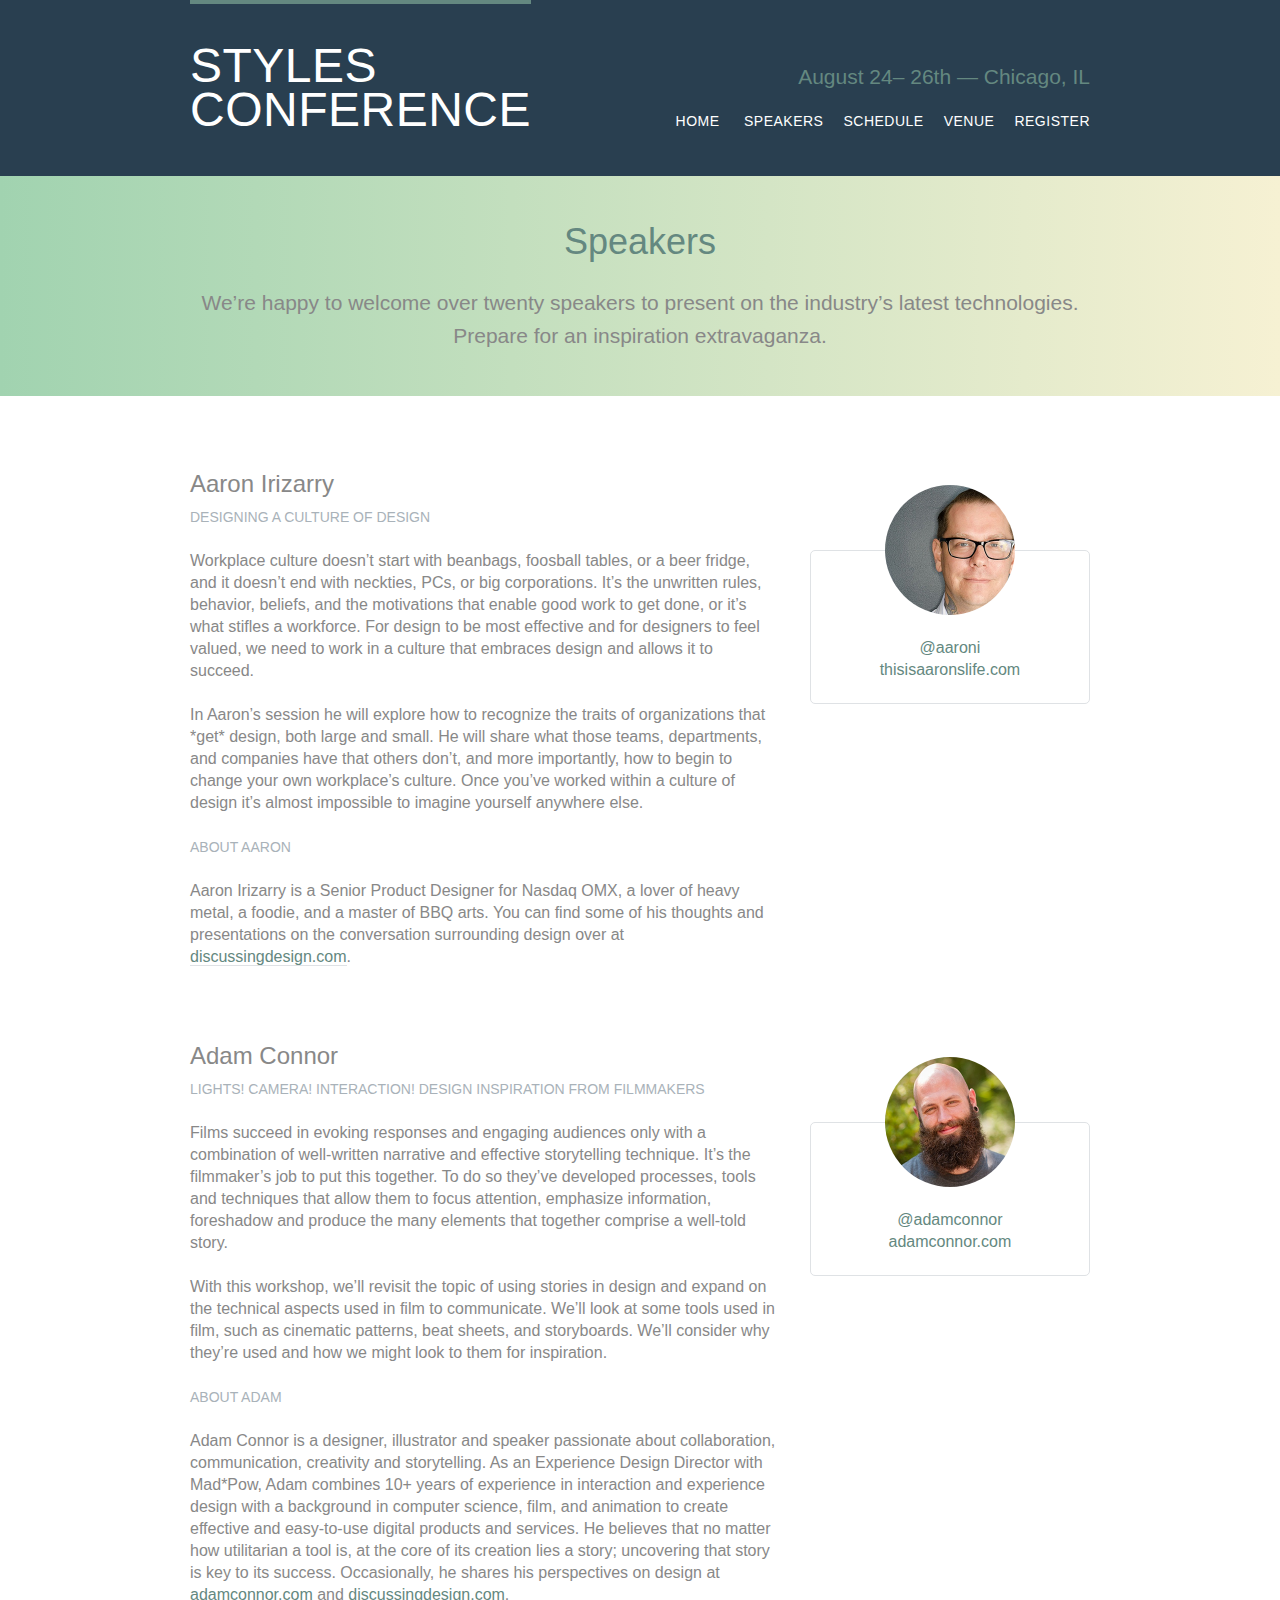
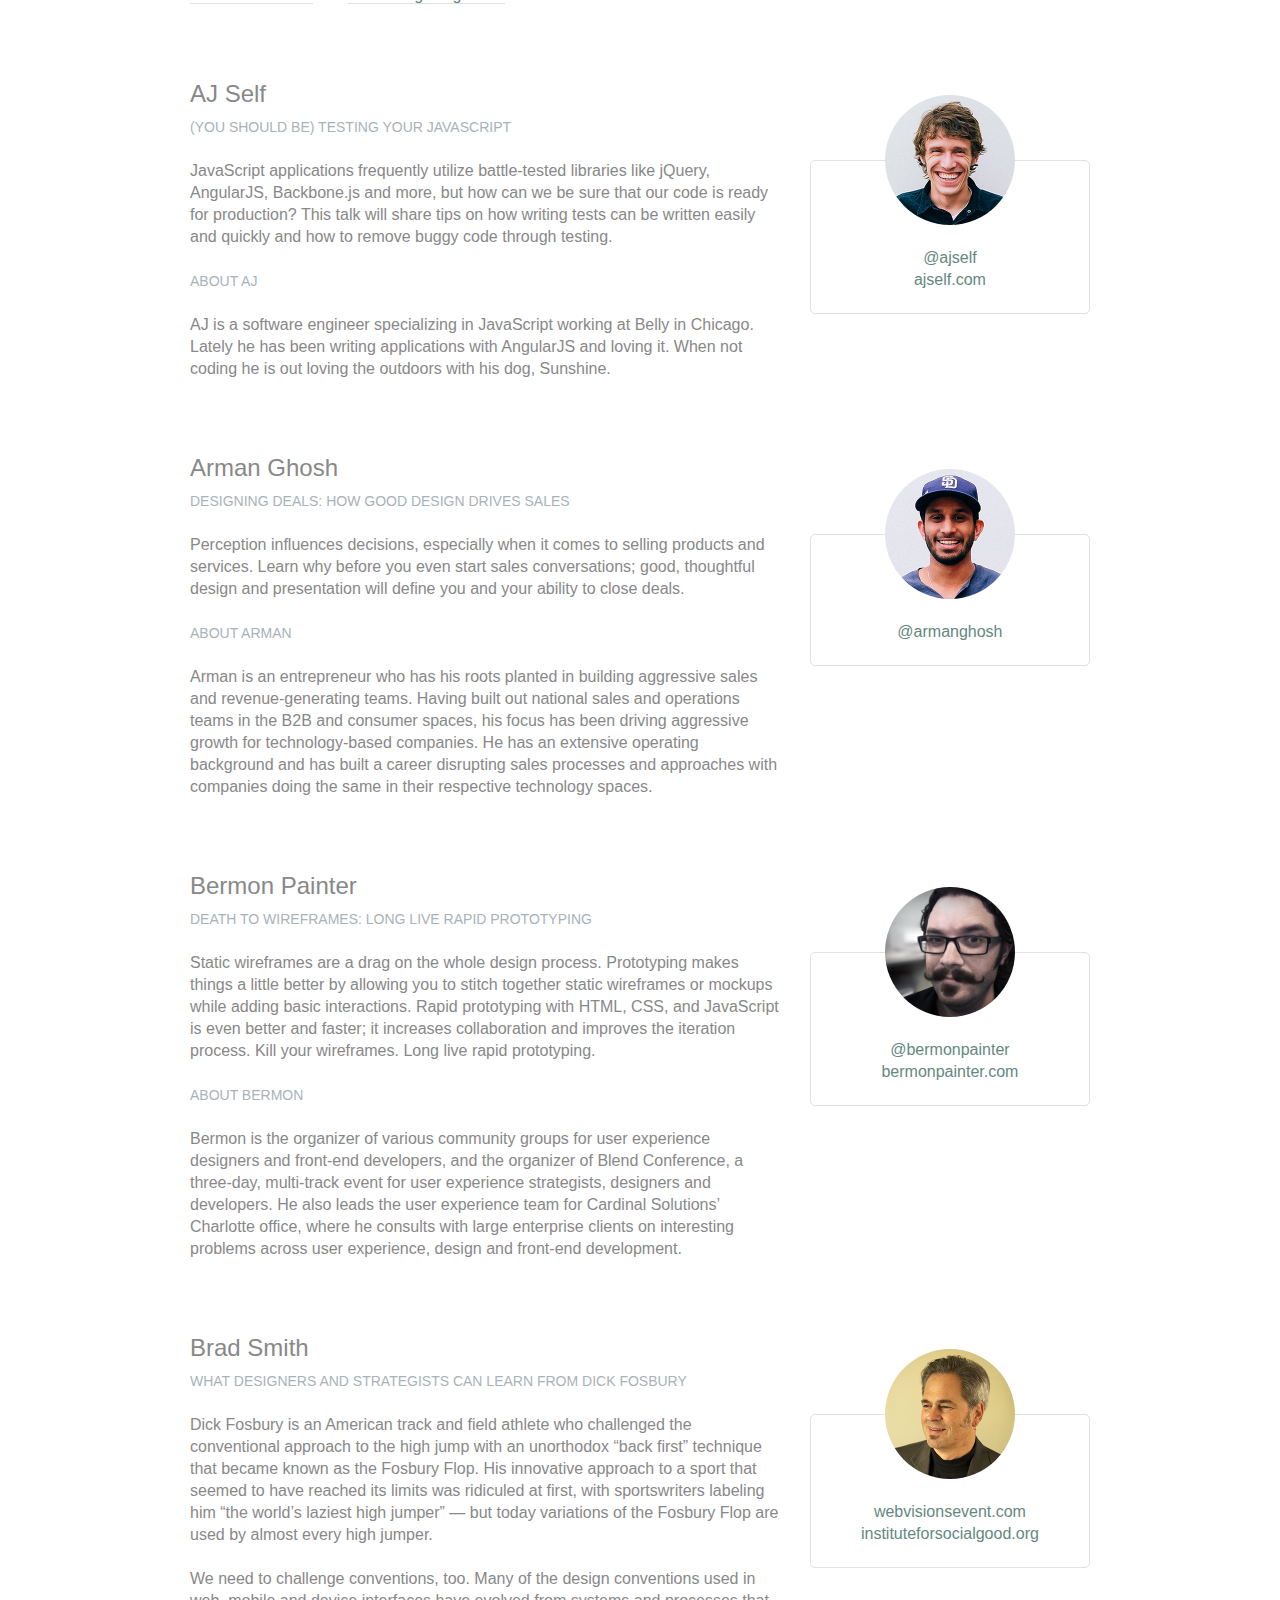
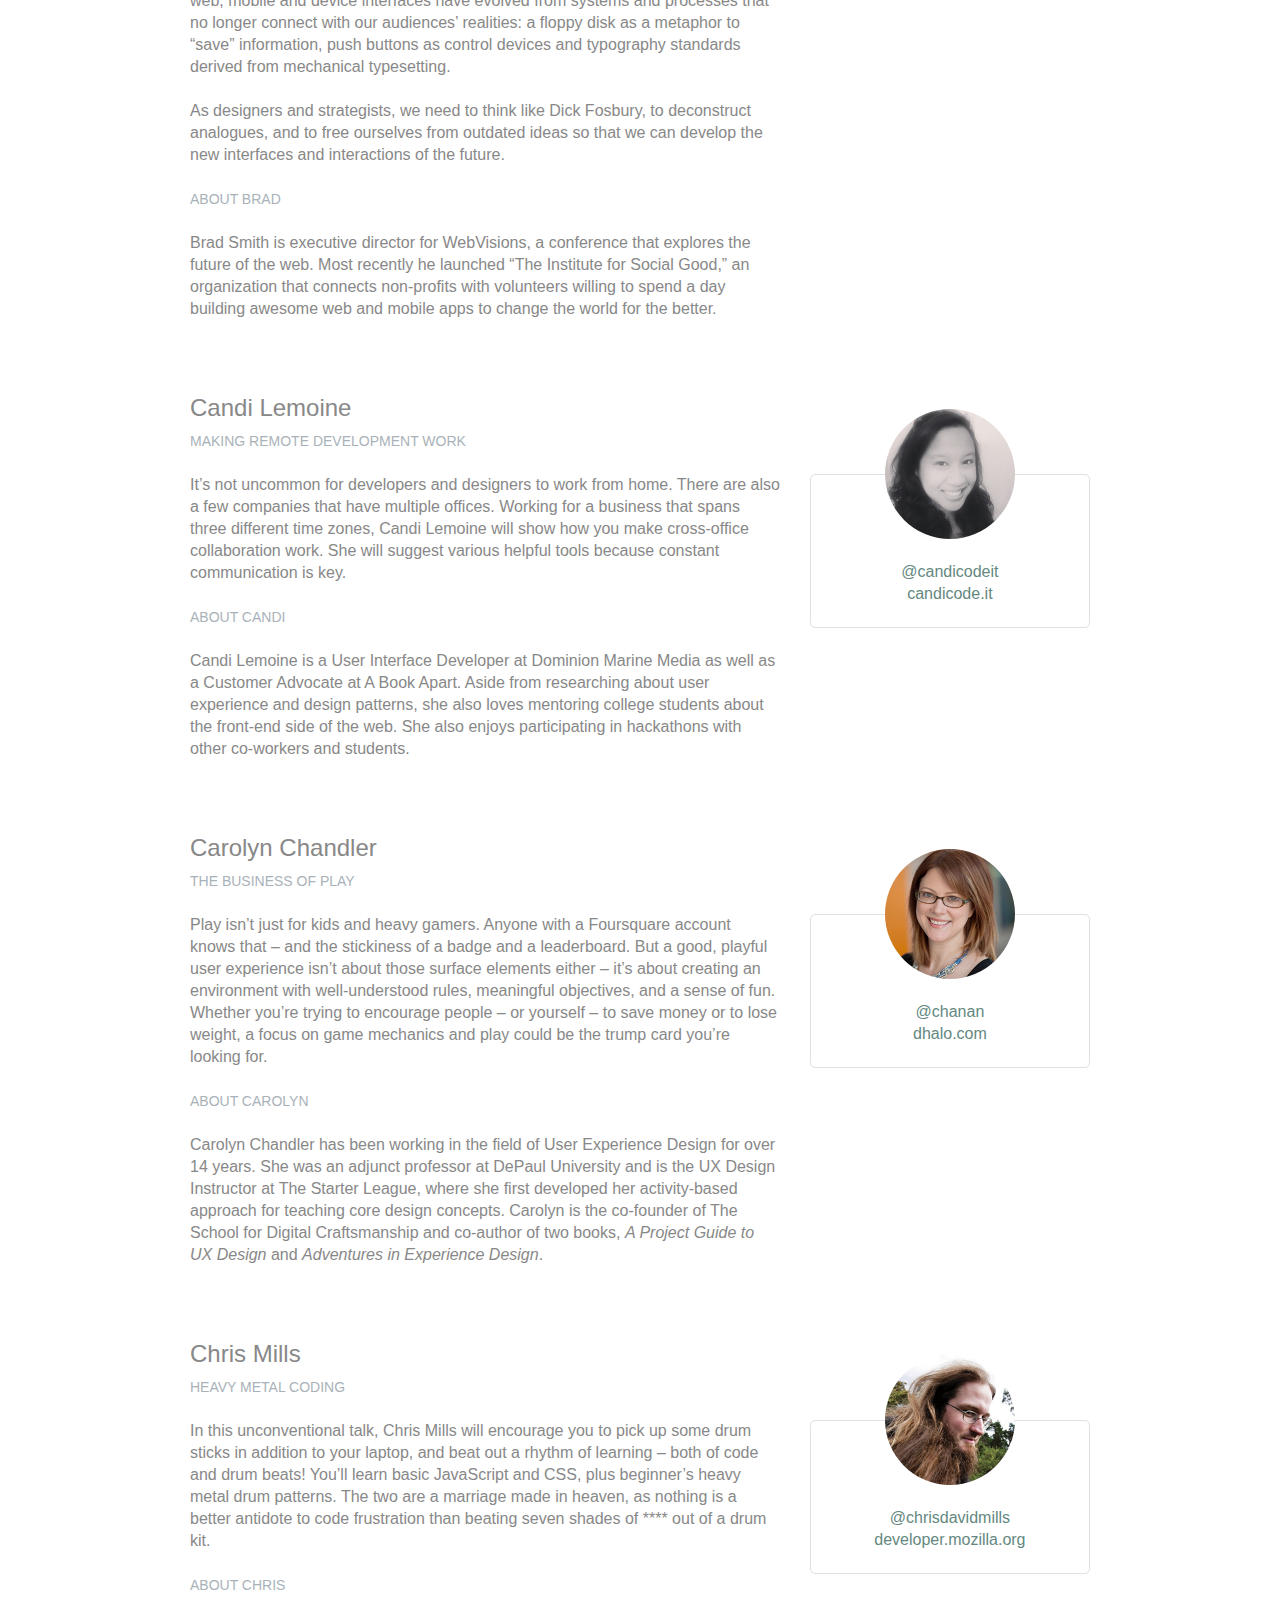
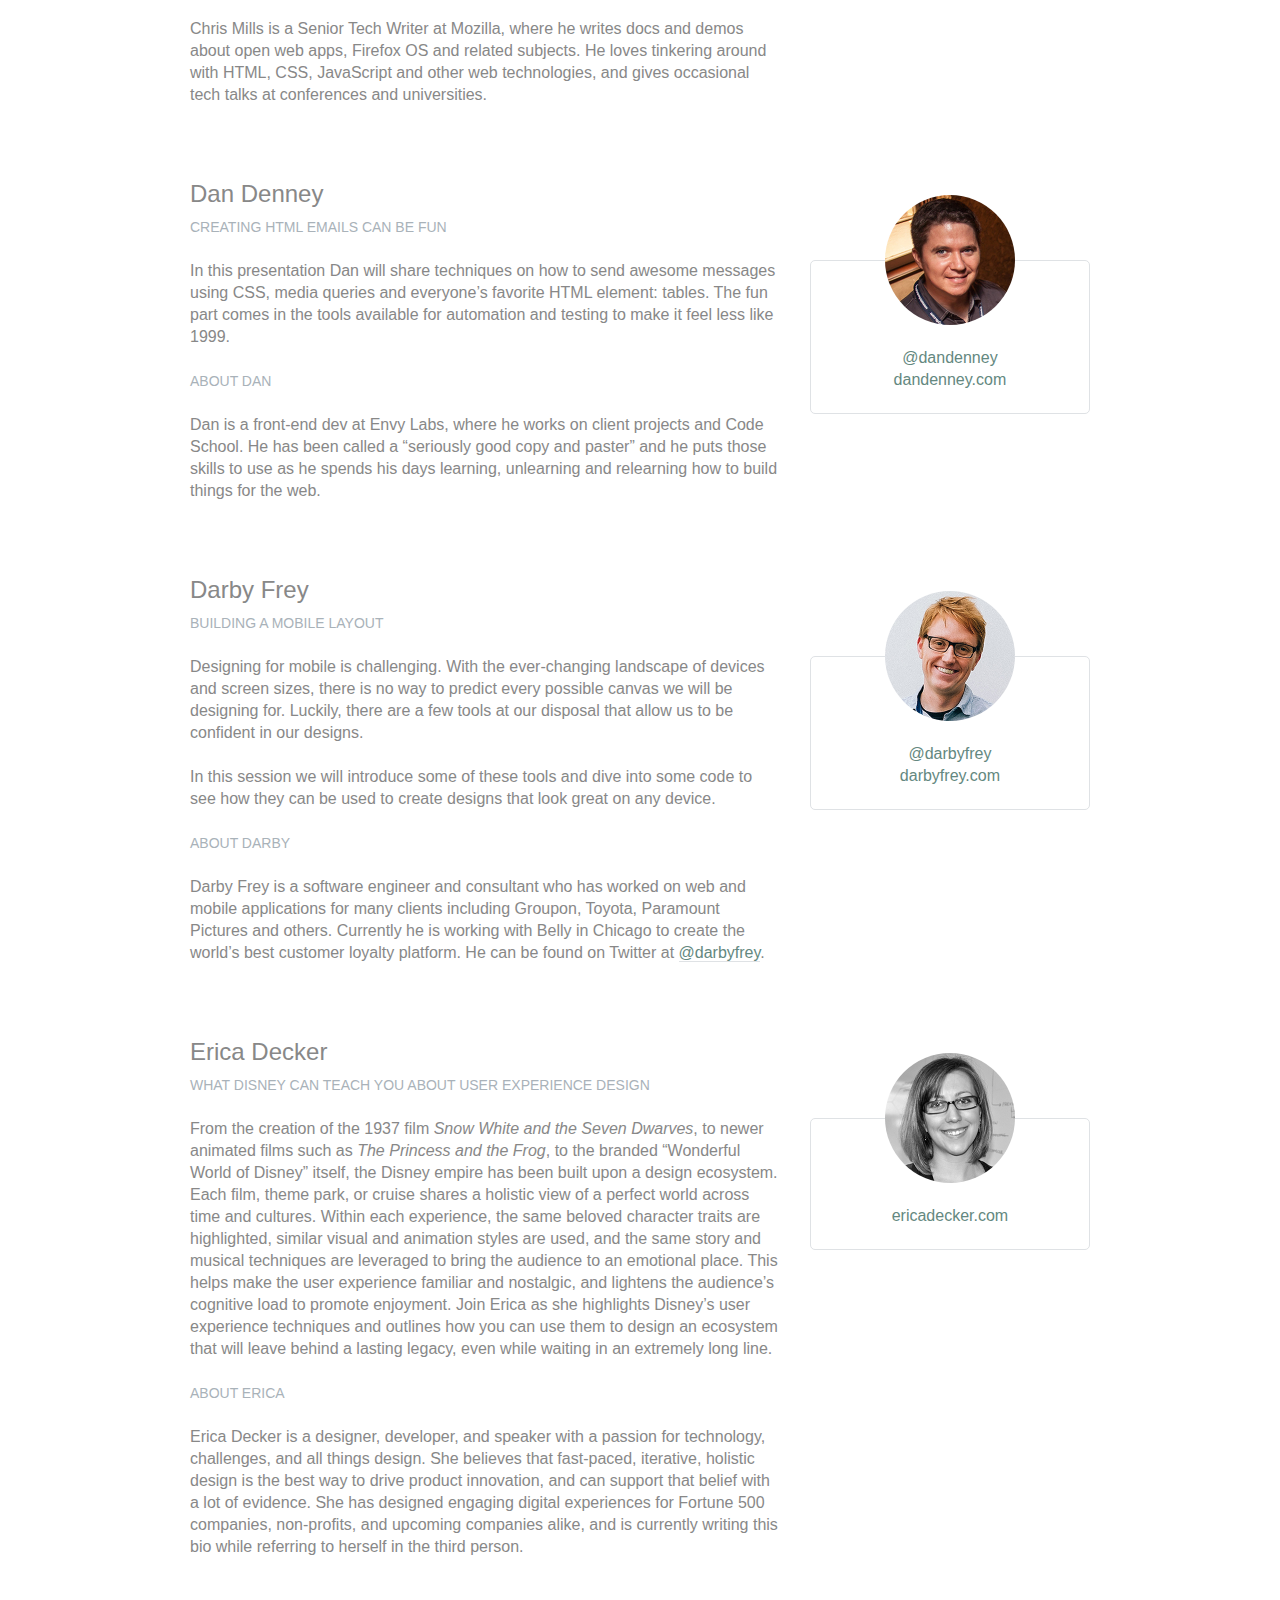
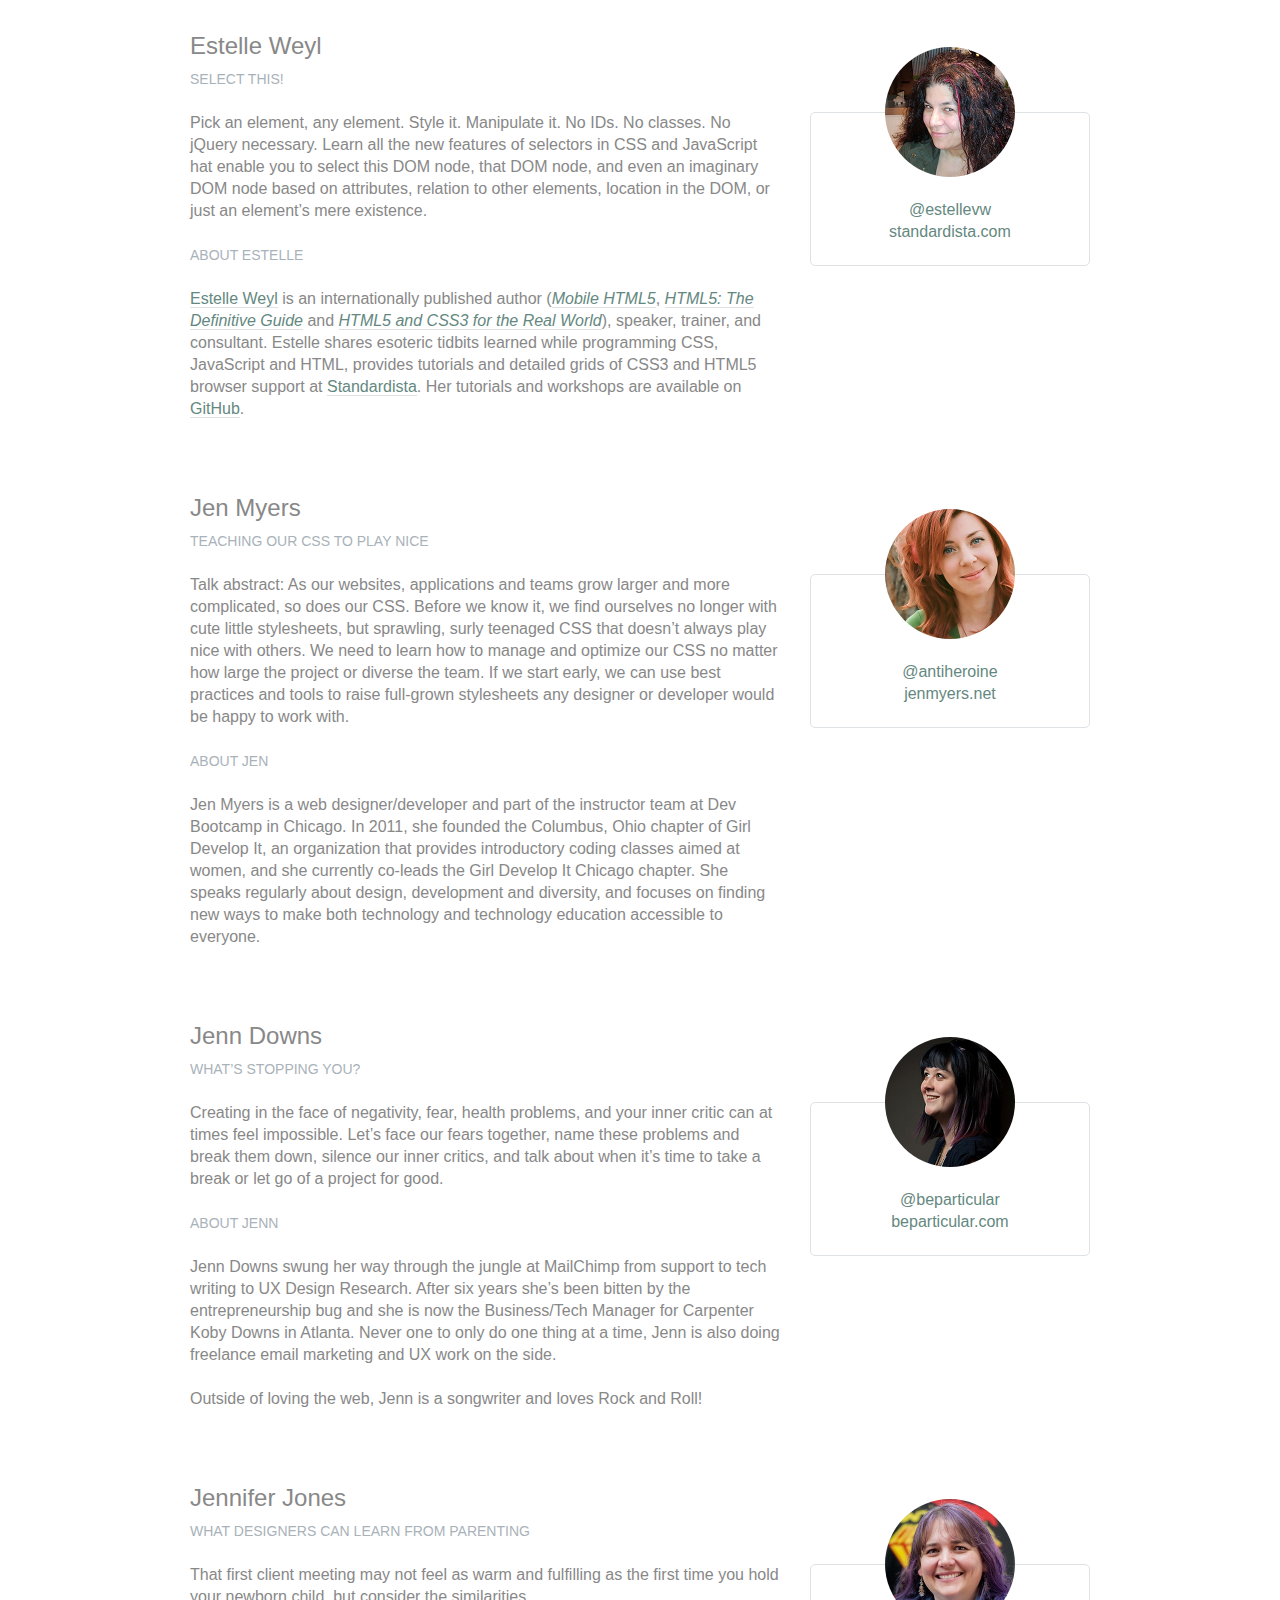
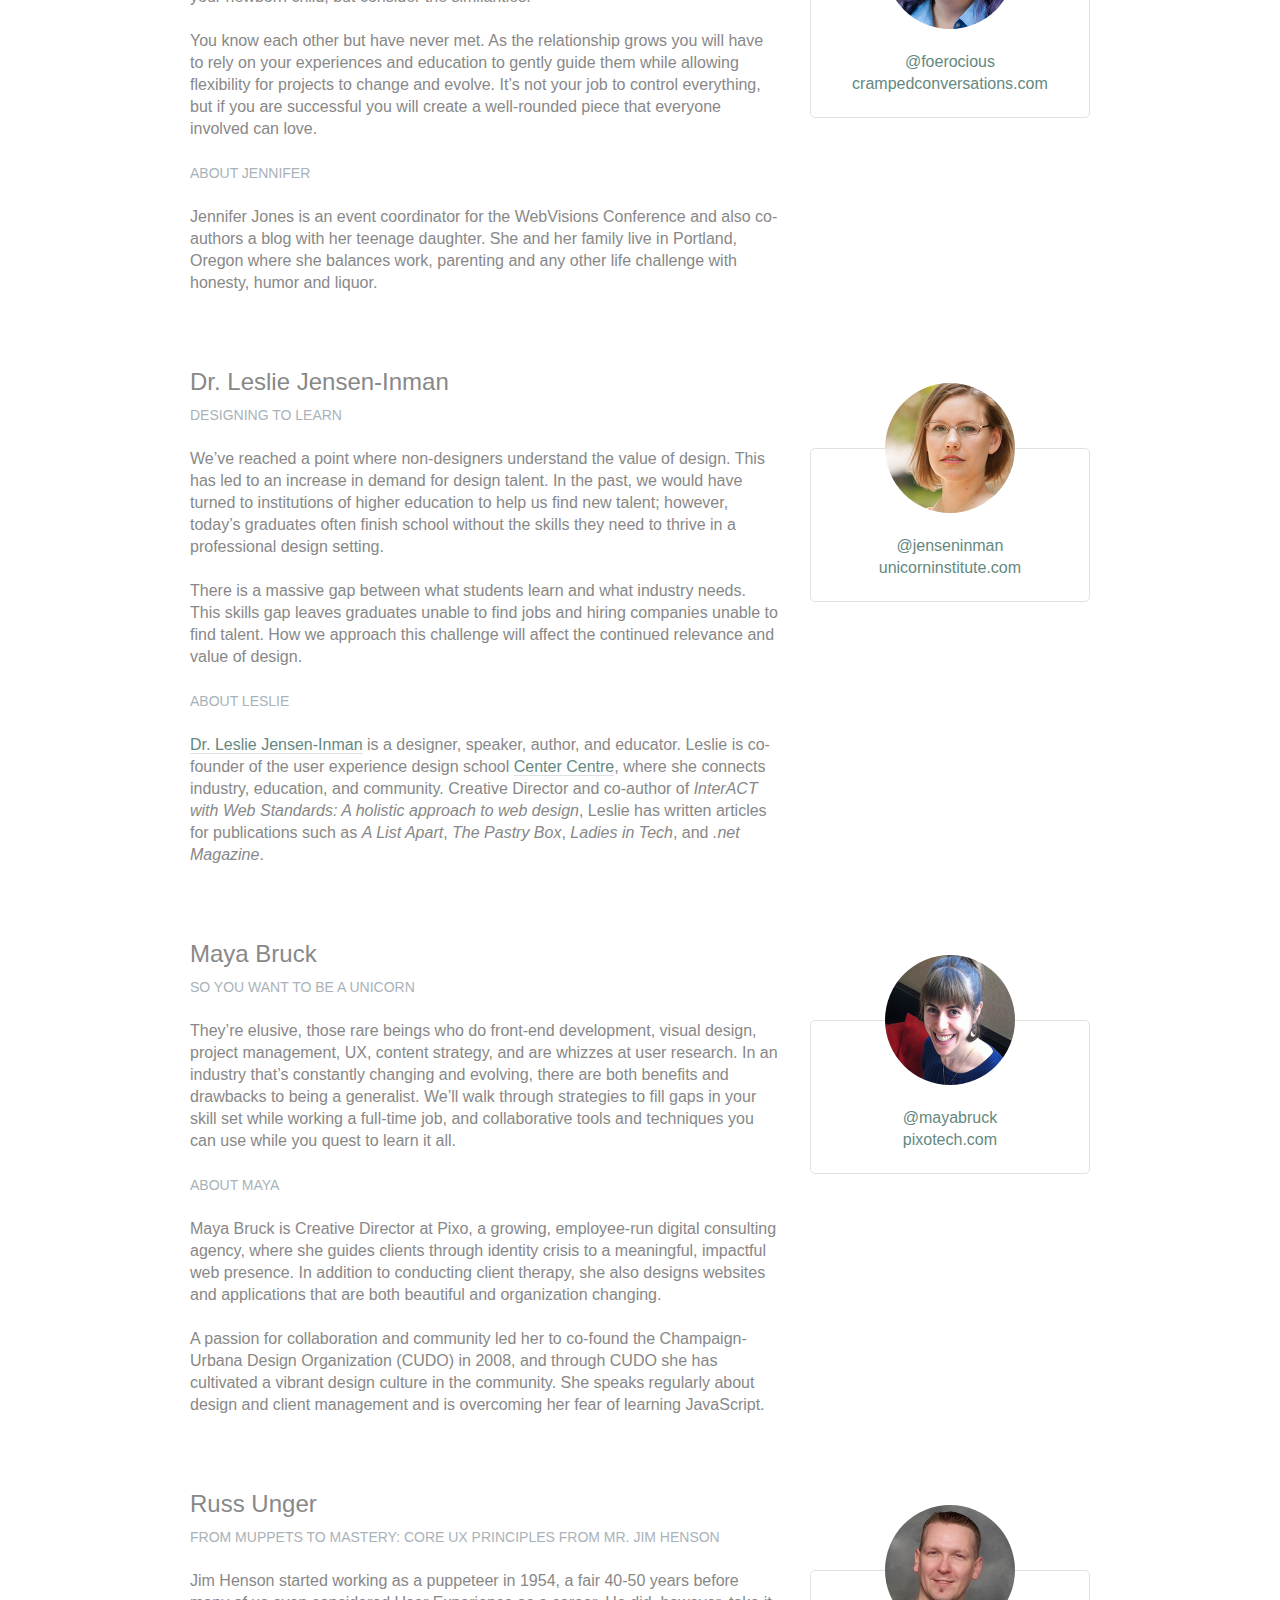
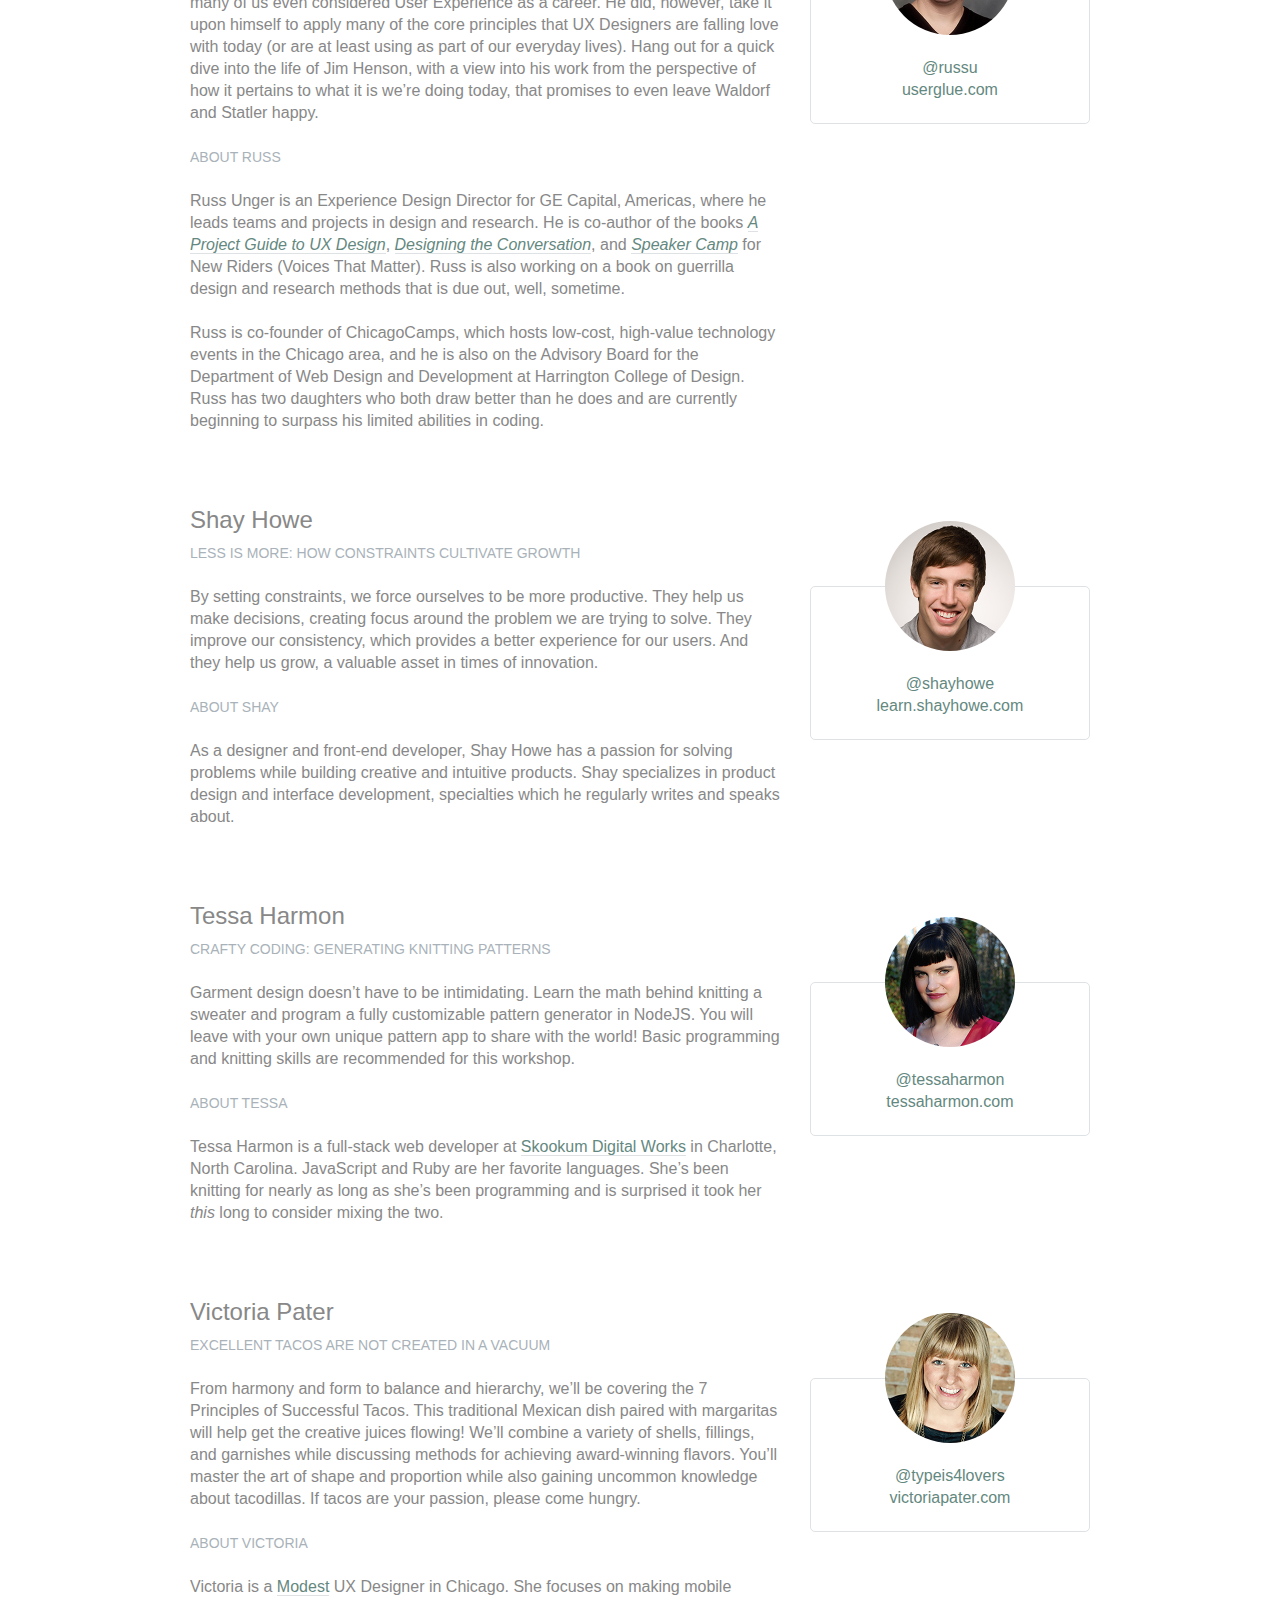
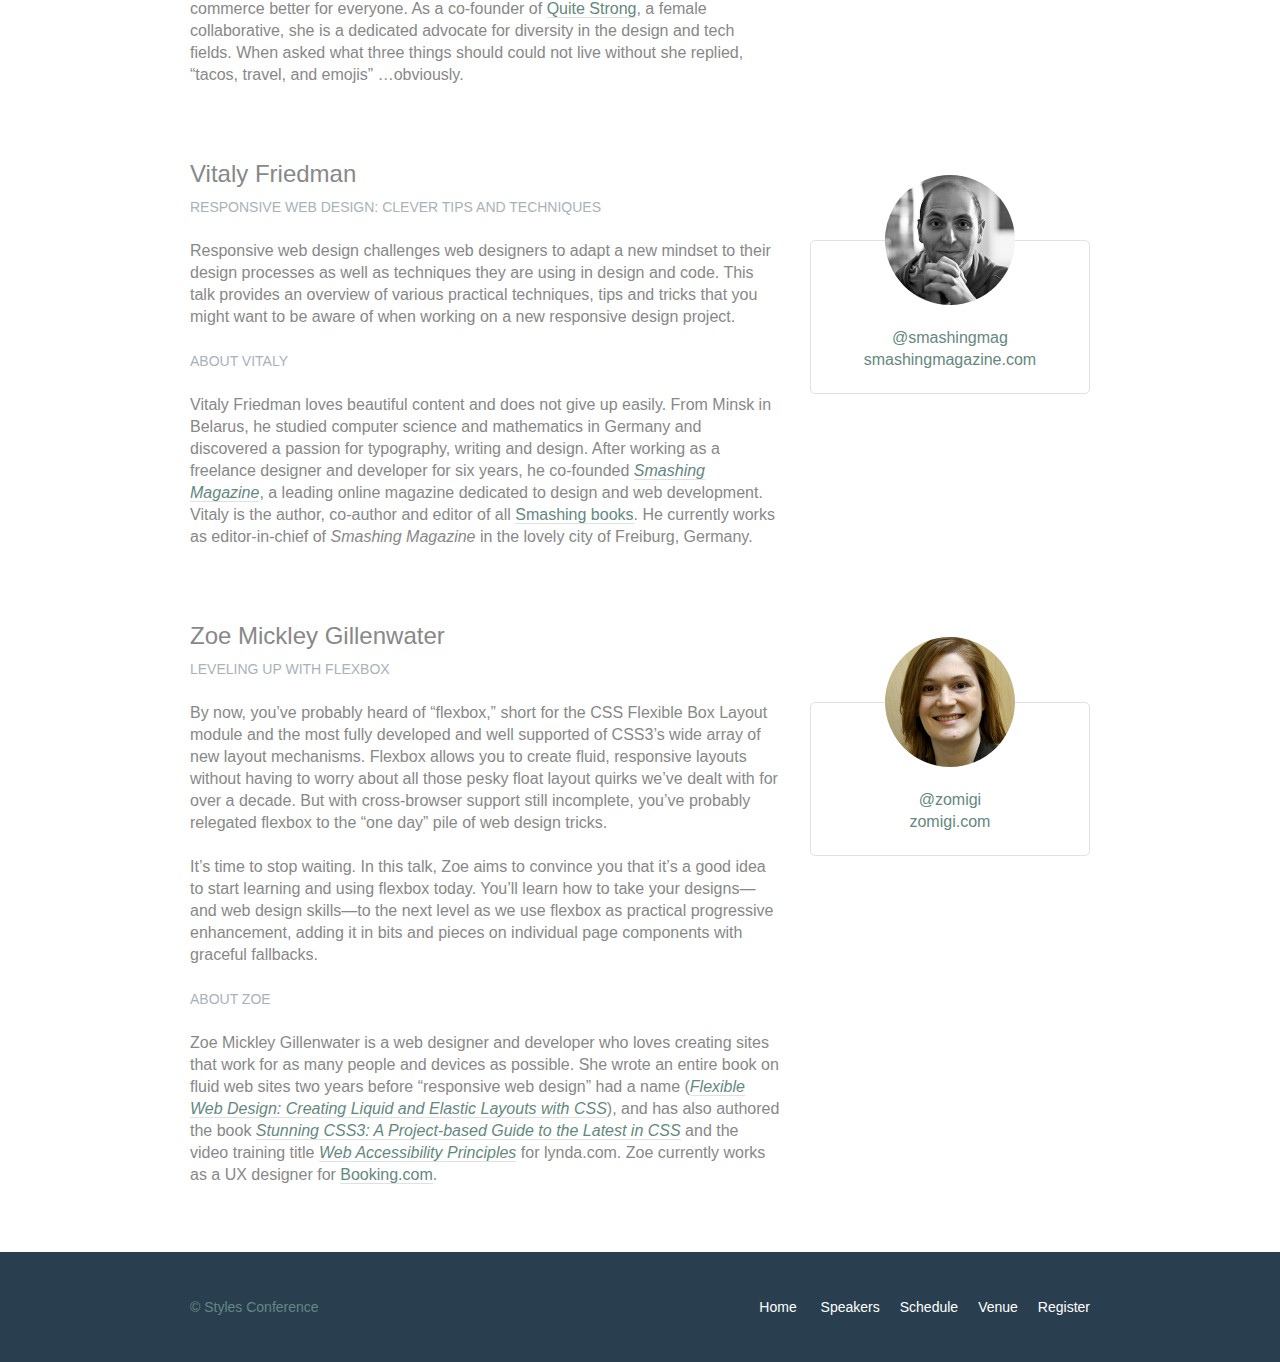
==== commit 4c02ffa9: "edited image path for the Speakers" ====
--- a/speakers.html
+++ b/speakers.html
@@ -74,7 +74,7 @@
             --><aside class="col-1-3">
               <div class="speaker-info">
   
-                <img src="assets/images/speakers/aaron-irizarry.jpg" alt="Aaron Irizarry">
+                <img src="images/speakers/aaron-irizarry.jpg" alt="Aaron Irizarry">
   
                 <ul>
                   <li><a href="https://twitter.com/aaroni">@aaroni</a></li>
@@ -108,7 +108,7 @@
             --><aside class="col-1-3">
               <div class="speaker-info">
   
-                <img src="assets/images/speakers/adam-connor.jpg" alt="Adam Connor">
+                <img src="images/speakers/adam-connor.jpg" alt="Adam Connor">
   
                 <ul>
                   <li><a href="https://twitter.com/adamconnor">@adamconnor</a></li>
@@ -140,7 +140,7 @@
             --><aside class="col-1-3">
               <div class="speaker-info">
   
-                <img src="assets/images/speakers/aj-self.jpg" alt="AJ Self">
+                <img src="images/speakers/aj-self.jpg" alt="AJ Self">
   
                 <ul>
                   <li><a href="https://twitter.com/ajself">@ajself</a></li>
@@ -172,7 +172,7 @@
             --><aside class="col-1-3">
               <div class="speaker-info">
   
-                <img src="assets/images/speakers/arman-ghosh.jpg" alt="Arman Ghosh">
+                <img src="images/speakers/arman-ghosh.jpg" alt="Arman Ghosh">
   
                 <ul>
                   <li><a href="https://twitter.com/armanghosh">@armanghosh</a></li>
@@ -203,7 +203,7 @@
             --><aside class="col-1-3">
               <div class="speaker-info">
   
-                <img src="assets/images/speakers/bermon-painter.jpg" alt="Bermon Painter">
+                <img src="images/speakers/bermon-painter.jpg" alt="Bermon Painter">
   
                 <ul>
                   <li><a href="https://twitter.com/bermonpainter">@bermonpainter</a></li>
@@ -239,7 +239,7 @@
             --><aside class="col-1-3">
               <div class="speaker-info">
   
-                <img src="assets/images/speakers/brad-smith.jpg" alt="Brad Smith">
+                <img src="images/speakers/brad-smith.jpg" alt="Brad Smith">
   
                 <ul>
                   <li><a href="http://www.webvisionsevent.com/">webvisionsevent.com</a></li>
@@ -271,7 +271,7 @@
             --><aside class="col-1-3">
               <div class="speaker-info">
   
-                <img src="assets/images/speakers/candi-lemoine.jpg" alt="Candi Lemoine">
+                <img src="images/speakers/candi-lemoine.jpg" alt="Candi Lemoine">
   
                 <ul>
                   <li><a href="https://twitter.com/candicodeit">@candicodeit</a></li>
@@ -303,7 +303,7 @@
             --><aside class="col-1-3">
               <div class="speaker-info">
   
-                <img src="assets/images/speakers/carolyn-chandler.jpg" alt="Carolyn Chandler">
+                <img src="images/speakers/carolyn-chandler.jpg" alt="Carolyn Chandler">
   
                 <ul>
                   <li><a href="https://twitter.com/chanan">@chanan</a></li>
@@ -335,7 +335,7 @@
             --><aside class="col-1-3">
               <div class="speaker-info">
   
-                <img src="assets/images/speakers/chris-mills.jpg" alt="Chris Mills">
+                <img src="images/speakers/chris-mills.jpg" alt="Chris Mills">
   
                 <ul>
                   <li><a href="https://twitter.com/chrisdavidmills">@chrisdavidmills</a></li>
@@ -367,7 +367,7 @@
             --><aside class="col-1-3">
               <div class="speaker-info">
   
-                <img src="assets/images/speakers/dan-denney.jpg" alt="Dan Denney">
+                <img src="images/speakers/dan-denney.jpg" alt="Dan Denney">
   
                 <ul>
                   <li><a href="https://twitter.com/dandenney">@dandenney</a></li>
@@ -401,7 +401,7 @@
             --><aside class="col-1-3">
               <div class="speaker-info">
   
-                <img src="assets/images/speakers/darby-frey.jpg" alt="Darby Frey">
+                <img src="images/speakers/darby-frey.jpg" alt="Darby Frey">
   
                 <ul>
                   <li><a href="https://twitter.com/darbyfrey">@darbyfrey</a></li>
@@ -433,7 +433,7 @@
             --><aside class="col-1-3">
               <div class="speaker-info">
   
-                <img src="assets/images/speakers/erica-decker.jpg" alt="Erica Decker">
+                <img src="images/speakers/erica-decker.jpg" alt="Erica Decker">
   
                 <ul>
                   <li><a href="http://ericadecker.com/">ericadecker.com</a></li>
@@ -464,7 +464,7 @@
             --><aside class="col-1-3">
               <div class="speaker-info">
   
-                <img src="assets/images/speakers/estelle-weyl.jpg" alt="Estelle Weyl">
+                <img src="images/speakers/estelle-weyl.jpg" alt="Estelle Weyl">
   
                 <ul>
                   <li><a href="https://twitter.com/estellevw">@estellevw</a></li>
@@ -496,7 +496,7 @@
             --><aside class="col-1-3">
               <div class="speaker-info">
   
-                <img src="assets/images/speakers/jen-myers.jpg" alt="Jen Myers">
+                <img src="images/speakers/jen-myers.jpg" alt="Jen Myers">
   
                 <ul>
                   <li><a href="https://twitter.com/antiheroine">@antiheroine</a></li>
@@ -530,7 +530,7 @@
             --><aside class="col-1-3">
               <div class="speaker-info">
   
-                <img src="assets/images/speakers/jenn-downs.jpg" alt="Jenn Downs">
+                <img src="images/speakers/jenn-downs.jpg" alt="Jenn Downs">
   
                 <ul>
                   <li><a href="https://twitter.com/beparticular">@beparticular</a></li>
@@ -564,7 +564,7 @@
             --><aside class="col-1-3">
               <div class="speaker-info">
   
-                <img src="assets/images/speakers/jennifer-jones.jpg" alt="Jennifer Jones">
+                <img src="images/speakers/jennifer-jones.jpg" alt="Jennifer Jones">
   
                 <ul>
                   <li><a href="https://twitter.com/Foerocious">@foerocious</a></li>
@@ -598,7 +598,7 @@
             --><aside class="col-1-3">
               <div class="speaker-info">
   
-                <img src="assets/images/speakers/leslie-jensen-inman.jpg" alt="Leslie Jensen-Inman">
+                <img src="images/speakers/leslie-jensen-inman.jpg" alt="Leslie Jensen-Inman">
   
                 <ul>
                   <li><a href="https://twitter.com/jenseninman">@jenseninman</a></li>
@@ -632,7 +632,7 @@
             --><aside class="col-1-3">
               <div class="speaker-info">
   
-                <img src="assets/images/speakers/maya-bruck.jpg" alt="Maya Bruck">
+                <img src="images/speakers/maya-bruck.jpg" alt="Maya Bruck">
   
                 <ul>
                   <li><a href="https://twitter.com/mayabruck">@mayabruck</a></li>
@@ -666,7 +666,7 @@
             --><aside class="col-1-3">
               <div class="speaker-info">
   
-                <img src="assets/images/speakers/russ-unger.jpg" alt="Russ Unger">
+                <img src="images/speakers/russ-unger.jpg" alt="Russ Unger">
   
                 <ul>
                   <li><a href="https://twitter.com/russu">@russu</a></li>
@@ -698,7 +698,7 @@
             --><aside class="col-1-3">
               <div class="speaker-info">
   
-                <img src="assets/images/speakers/shay-howe.jpg" alt="Shay Howe">
+                <img src="images/speakers/shay-howe.jpg" alt="Shay Howe">
   
                 <ul>
                   <li><a href="https://twitter.com/shayhowe">@shayhowe</a></li>
@@ -730,7 +730,7 @@
             --><aside class="col-1-3">
               <div class="speaker-info">
   
-                <img src="assets/images/speakers/tessa-harmon.jpg" alt="Tessa Harmon">
+                <img src="images/speakers/tessa-harmon.jpg" alt="Tessa Harmon">
   
                 <ul>
                   <li><a href="https://twitter.com/tessaharmon">@tessaharmon</a></li>
@@ -762,7 +762,7 @@
             --><aside class="col-1-3">
               <div class="speaker-info">
   
-                <img src="assets/images/speakers/victoria-pater.jpg" alt="Victoria Pater">
+                <img src="images/speakers/victoria-pater.jpg" alt="Victoria Pater">
   
                 <ul>
                   <li><a href="https://twitter.com/typeis4lovers">@typeis4lovers</a></li>
@@ -794,7 +794,7 @@
             --><aside class="col-1-3">
               <div class="speaker-info">
   
-                <img src="assets/images/speakers/vitaly-friedman.jpg" alt="Vitaly Friedman">
+                <img src="images/speakers/vitaly-friedman.jpg" alt="Vitaly Friedman">
   
                 <ul>
                   <li><a href="https://twitter.com/smashingmag">@smashingmag</a></li>
@@ -828,7 +828,7 @@
             --><aside class="col-1-3">
               <div class="speaker-info">
   
-                <img src="assets/images/speakers/zoe-mickley-gillenwater.jpg" alt="Zoe Mickley Gillenwater">
+                <img src="images/speakers/zoe-mickley-gillenwater.jpg" alt="Zoe Mickley Gillenwater">
   
                 <ul>
                   <li><a href="https://twitter.com/zomigi">@zomigi</a></li>
